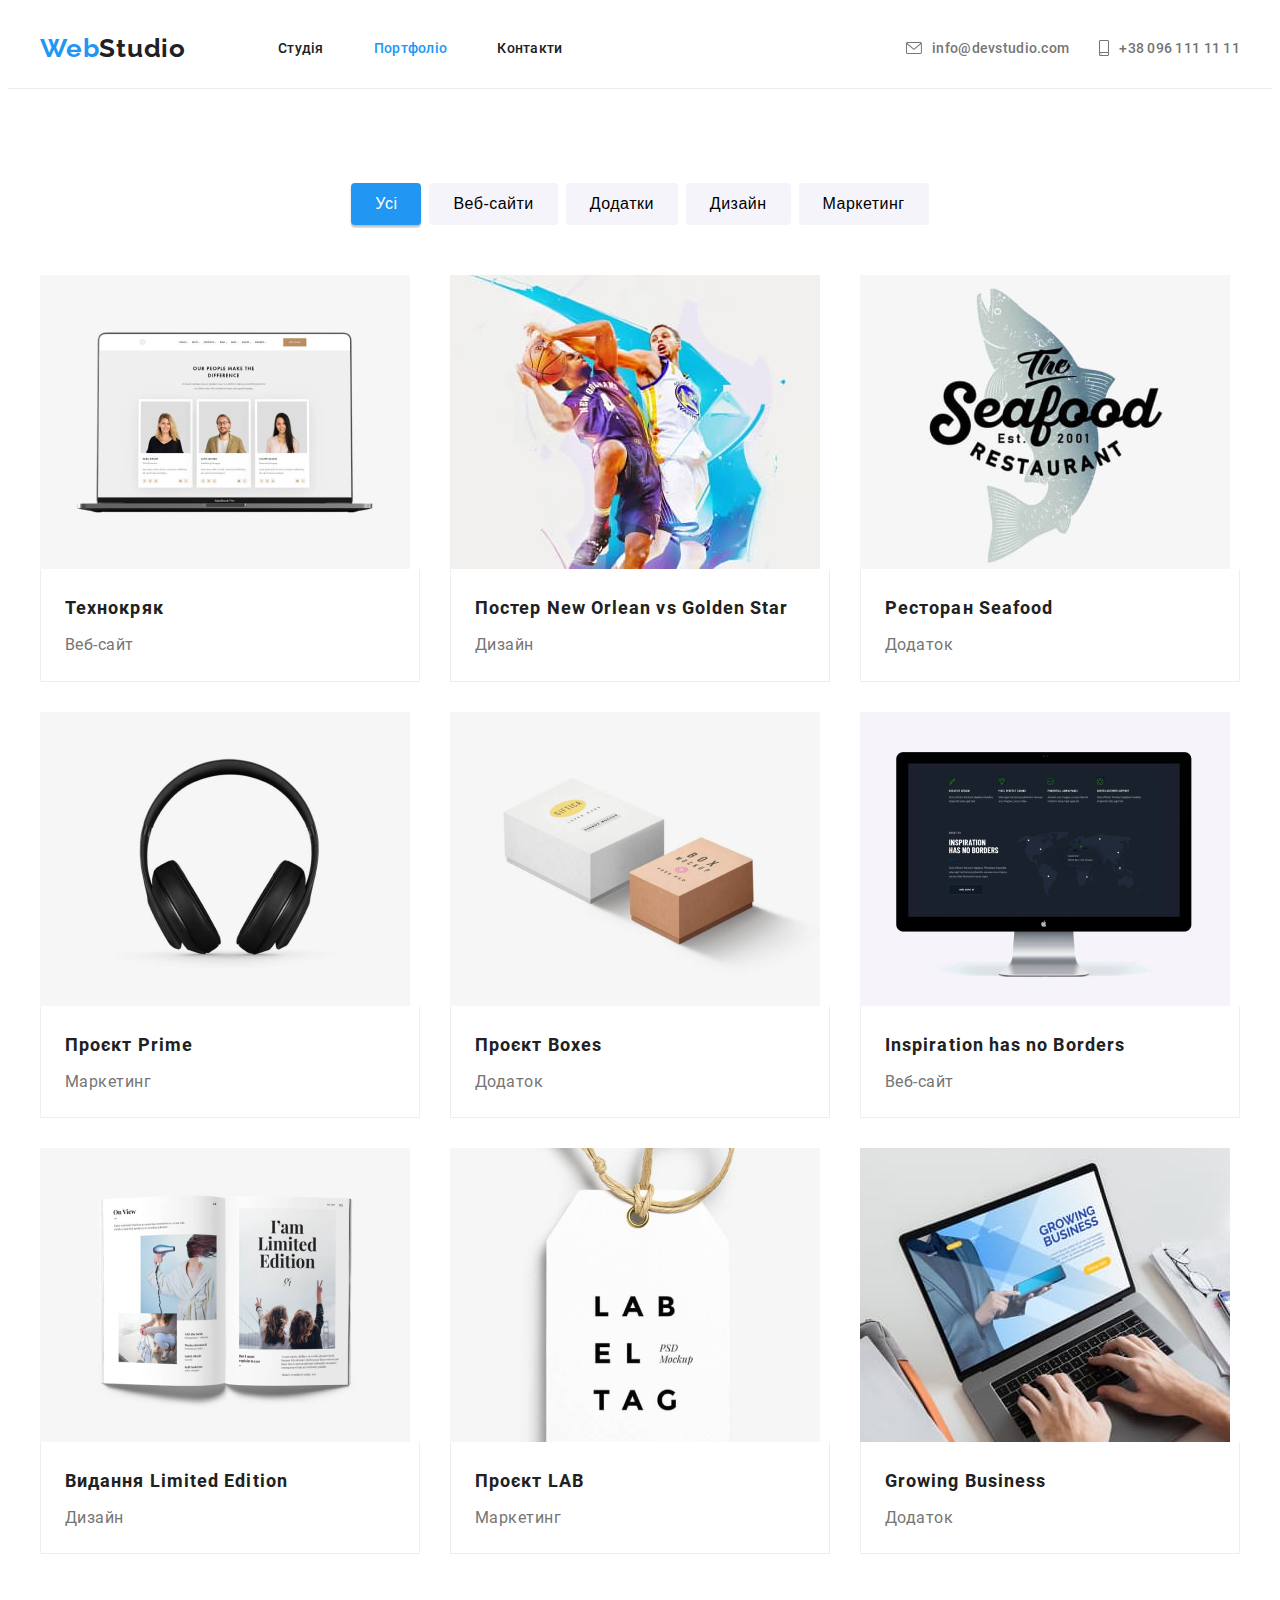
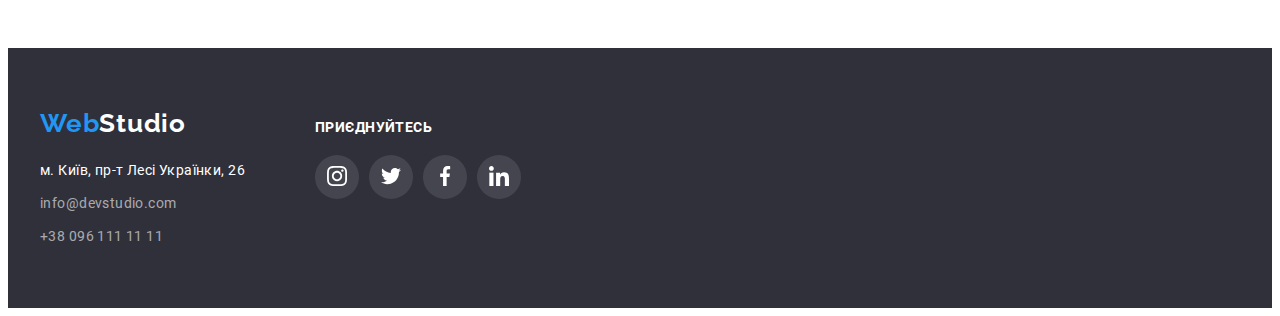
==== portfolio.html @ 63c335b2 "alternative-hw-4" ====
<!DOCTYPE html>
<html lang="uk">
  <head>
    <meta charset="UTF-8" />
    <meta http-equiv="X-UA-Compatible" content="IE=edge" />
    <meta name="viewport" content="width=device-width, initial-scale=1.0" />
    <title>Portfolio</title>
    <link
      rel="stylesheet"
      href="https://cdnjs.cloudflare.com/ajax/libs/modern-normalize/1.1.0/modern-normalize.min.css"
      integrity="sha512-wpPYUAdjBVSE4KJnH1VR1HeZfpl1ub8YT/NKx4PuQ5NmX2tKuGu6U/JRp5y+Y8XG2tV+wKQpNHVUX03MfMFn9Q=="
      crossorigin="anonymous"
      referrerpolicy="no-referrer"
    />
    <link rel="stylesheet" href="./css/main.css" />
    <link rel="stylesheet" href="./css/portfolio.css" />
  </head>
  <body>
    <!-- ШАПКА -->
    <header class="helmet">
      <div class="container">
        <nav class="nav">
          <a href="./index.html" class="logo"
            >Web<span class="logo part">Studio</span></a
          >
          <ul class="list nav-list">
            <li class="nav-list-item">
              <a href="./index.html" class="nav-list-link">Студія</a>
            </li>
            <li class="nav-list-item">
              <a href="./portfolio.html" class="nav-list-link current"
                >Портфоліо</a
              >
            </li>
            <li class="nav-list-item">
              <a href="#" class="nav-list-link">Контакти</a>
            </li>
          </ul>
          <ul class="list contact-list">
            <li class="contact-list-item">
              <a href="mailto:info@devstudio.com" class="contact"
                ><svg class="contact-envelope" width="16px" height="12px">
                  <use href="./images/icons.svg#icon-envelope" /></svg
                ><span>info@devstudio.com</span></a
              >
            </li>
            <li class="contact-list-item">
              <a href="tel:+380961111111" class="contact">
                <svg class="contact-phone" width="10" height="16">
                  <use href="./images/icons.svg#icon-smartphone" /></svg
                >+38 096 111 11 11</a
              >
            </li>
          </ul>
        </nav>
      </div>
    </header>
    <main>
      <section class="section portfolio">
        <div class="container">
          <h1 class="header-portfolio">Портфоліо</h1>
          <ul class="list filter-list">
            <li>
              <button class="filter-btn current" type="button">Усі</button>
            </li>
            <li>
              <button class="filter-btn" type="button">Веб-сайти</button>
            </li>
            <li>
              <button class="filter-btn" type="button">Додатки</button>
            </li>
            <li>
              <button class="filter-btn" type="button">Дизайн</button>
            </li>
            <li>
              <button class="filter-btn" type="button">Маркетинг</button>
            </li>
          </ul>
          <ul class="list jobs-list">
            <li class="jobs-card">
              <a class="jobs-link">
                <div class="jobs-thumb">
                  <img
                    src="./images/image4.jpg"
                    alt="Зображення головної сторінки сайту на лептоп"
                  />
                </div>
                <div class="jobs-item">
                  <h2 class="jobs-header">Технокряк</h2>
                  <p class="jobs-name">Веб-сайт</p>
                </div></a
              >
            </li>
            <li class="jobs-card">
              <a class="jobs-link">
                <div class="jobs-thumb">
                  <img
                    src="./images/image5.jpg"
                    alt="Зображення двох баскетболістів в ігрі"
                  />
                </div>
                <div class="jobs-item">
                  <h2 class="jobs-header">
                    Постер <span lang="en">New Orlean vs Golden Star</span>
                  </h2>
                  <p class="jobs-name">Дизайн</p>
                </div>
              </a>
            </li>
            <li class="jobs-card">
              <a class="jobs-link">
                <div class="jobs-thumb">
                  <img
                    src="./images/image6.jpg"
                    alt="Лейбл ресторану з зображенням риби"
                  />
                </div>
                <div class="jobs-item">
                  <h2 class="jobs-header">
                    Ресторан <span lang="en">Seafood</span>
                  </h2>
                  <p class="jobs-name">Додаток</p>
                </div>
              </a>
            </li>
            <li class="jobs-card">
              <a class="jobs-link">
                <div class="jobs-thumb">
                  <img src="./images/image7.jpg" alt="Зображення Навушників" />
                </div>
                <div class="jobs-item">
                  <h2 class="jobs-header">
                    Проєкт <span lang="en">Prime</span>
                  </h2>
                  <p class="jobs-name">Маркетинг</p>
                </div>
              </a>
            </li>
            <li class="jobs-card">
              <a class="jobs-link">
                <div class="jobs-thumb">
                  <img
                    src="./images/image8.jpg"
                    alt="Дві картонні коробки з зображеннями"
                  />
                </div>
                <div class="jobs-item">
                  <h2 class="jobs-header">
                    Проєкт <span lang="en">Boxes</span>
                  </h2>
                  <p class="jobs-name">Додаток</p>
                </div>
              </a>
            </li>
            <li class="jobs-card">
              <a class="jobs-link">
                <div class="jobs-thumb">
                  <img
                    src="./images/image9.jpg"
                    alt="Моноблок з включеним екраном"
                  />
                </div>
                <div class="jobs-item">
                  <h2 class="jobs-header" lang="en">
                    Inspiration has no Borders
                  </h2>
                  <p class="jobs-name">Веб-сайт</p>
                </div>
              </a>
            </li>
            <li class="jobs-card">
              <a class="jobs-link">
                <div class="jobs-thumb">
                  <img
                    src="./images/image10.jpg"
                    alt="Розгорнута сторинка журналу жіночого"
                  />
                </div>
                <div class="jobs-item">
                  <h2 class="jobs-header">
                    Видання <span>Limited Edition</span>
                  </h2>
                  <p class="jobs-name">Дизайн</p>
                </div>
              </a>
            </li>
            <li class="jobs-card">
              <a class="jobs-link">
                <div class="jobs-thumb">
                  <img
                    src="./images/image11.jpg"
                    alt="Зображення лейблу з одягу"
                  />
                </div>
                <div class="jobs-item">
                  <h2 class="jobs-header">Проєкт <span lang="en">LAB</span></h2>
                  <p class="jobs-name">Маркетинг</p>
                </div>
              </a>
            </li>
            <li class="jobs-card">
              <a class="jobs-link">
                <div class="jobs-thumb">
                  <img
                    src="./images/image12.jpg"
                    alt="Людина працює за леп-топом"
                  />
                </div>
                <div class="jobs-item">
                  <h2 class="jobs-header" lang="en">Growing Business</h2>
                  <p class="jobs-name">Додаток</p>
                </div>
              </a>
            </li>
          </ul>
        </div>
      </section>
    </main>
    <!-- ПОДВАЛ -->
    <footer class="footer">
      <div class="container">
        <div class="footer-box">
          <div class="footer-part-one">
            <a href="./index.html" class="logo"
              >Web<span class="logo part-footer">Studio</span></a
            >
            <address>
              <ul class="list address-list">
                <li class="address-list item">
                  <a
                    class="footer-address"
                    href="https://goo.gl/maps/CPtrU1FHBa2aNyZL9"
                    target="_blank"
                    rel="noopener noreferrer nofollow"
                    >м. Київ, пр-т Лесі Українки, 26</a
                  >
                </li>
                <li class="address-list item">
                  <a class="footer-contact" href="mailto:info@devstudio.com"
                    >info@devstudio.com</a
                  >
                </li>
                <li class="address-list item">
                  <a class="footer-contact" href="tel:+380961111111"
                    >+38 096 111 11 11</a
                  >
                </li>
              </ul>
            </address>
          </div>
          <div class="footer-part-two">
            <h2 class="footer-call">приєднуйтесь</h2>
            <ul class="list footer-links-list">
              <li class="footer-social-link">
                <a href="#" aria-label="instagram"
                  ><svg class="footer-social-icon" width="20" height="20">
                    <use href="./images/icons.svg#icon-instagram" /></svg
                ></a>
              </li>
              <li class="footer-social-link">
                <a href="#" aria-label="twitter"
                  ><svg class="footer-social-icon" width="20" height="20">
                    <use href="./images/icons.svg#icon-twitter" /></svg
                ></a>
              </li>
              <li class="footer-social-link">
                <a href="#" aria-label="facebook"
                  ><svg class="footer-social-icon" width="20" height="20">
                    <use href="./images/icons.svg#icon-facebook" /></svg
                ></a>
              </li>
              <li class="footer-social-link">
                <a href="#" aria-label="linkedin"
                  ><svg class="footer-social-icon" width="20" height="20">
                    <use href="./images/icons.svg#icon-linkedin" /></svg
                ></a>
              </li>
            </ul>
          </div>
        </div>
      </div>
    </footer>
  </body>
</html>
---- css/main.css ----
/* FONTS  LOCAL */
@font-face {
      font-family: 'Roboto';
      font-style: normal;
      font-weight: 400;
      src: local(''),
           url('../fonts/roboto-v30-latin_cyrillic-regular.woff2') format('woff2'), 
           url('../fonts/roboto-v30-latin_cyrillic-regular.woff') format('woff'); 
           }
@font-face {
      font-family: 'Roboto';
      font-style: normal;
      font-weight: 500;
      src: local(''),
           url('../fonts/roboto-v30-latin_cyrillic-500.woff2') format('woff2'), 
           url('../fonts/roboto-v30-latin_cyrillic-500.woff') format('woff'); 
           }
@font-face {
      font-family: 'Roboto';
      font-style: normal;
      font-weight: 700;
      src: local(''),
           url('../fonts/roboto-v30-latin_cyrillic-700.woff2') format('woff2'), 
           url('../fonts/roboto-v30-latin_cyrillic-700.woff') format('woff'); 
           }
@font-face {
      font-family: 'Roboto';
      font-style: normal;
      font-weight: 900;
      src: local(''),
           url('../fonts/roboto-v30-latin_cyrillic-900.woff2') format('woff2'), 
           url('../fonts/roboto-v30-latin_cyrillic-900.woff') format('woff'); 
           }
@font-face {
      font-family: 'Raleway';
      font-style: normal;
      font-weight: 400;
      src: local(''),
           url('../fonts/raleway-v28-latin_cyrillic-regular.woff2') format('woff2'),
           url('../fonts/raleway-v28-latin_cyrillic-regular.woff') format('woff'); 
           }
@font-face {
      font-family: 'Raleway';
      font-style: normal;
      font-weight: 700;
      src: local(''),
           url('../fonts/raleway-v28-latin_cyrillic-700.woff2') format('woff2'), 
           url('../fonts/raleway-v28-latin_cyrillic-700.woff') format('woff'); 
           }
/* CSS переменные */
:root{--main-text-color:#212121;
      --second-color-text:#757575;
      --main-white-color:#FFFFFF;
      --active-color:#2196F3;
      --main-bcg-color:#FFF;
      --back-btn-color:#F5F4FA;
      --main-icon-color:#AFB1B8;
      --main-flex-gap: 30px;
      --second-flex-gap: 50px;
      }

body  { 
      background-color: var(--main-bcg-color); 
      font-family: Roboto, sans-serif;
      font-size: 14px;

      color: var(--main-text-color);
      }
a{
  display: block;

  text-decoration: none;
  color: inherit;
  fill:inherit;
 }
img{display: block;
     max-width: 100%;
    height: auto;}
.list{
      list-style: none;
      margin: 0;
      padding: 0;
       }      
.section{padding-top: 94px;
         padding-bottom:94px;
        }
.footer{padding-top: 60px;
        padding-bottom: 60px;
       }        
.container{
      padding-left: 15px;
      padding-right:15px;
      max-width: 1200px;
      margin-left: auto;
      margin-right: auto;
          }       
/* СЕКЦИЯ HEADER (ШАПКА) */

.helmet{ background-color: var(--other-bcg-color);
         border-bottom:1px solid #ECECEC;;}
.nav{
      display: flex;
      align-items: center;
    }      
.logo{font-family: Raleway,sans-serif;
      font-weight: 700;
      font-size: 26px;
      line-height: 1.19;
      letter-spacing: 0.03em;

      color: var(--active-color);
     }
.logo.part{color: var(--main-text-color);
           margin-right: 92px;}  
.nav-list{
      display: flex;
      gap:var(--second-flex-gap);
      margin-right: auto;
         }  
.nav-list-item{
      font-weight: 500;
      line-height: 1.17;
      letter-spacing: 0.02em;
      padding-top: 32px;
      padding-bottom: 32px;
      
      color:var(--main-text-color);
      }
.nav-list-link:hover, .nav-list-link:focus{
      cursor: pointer;
      color:var(--active-color)}
.nav-list-link.current{color: var(--active-color);} 
.contact-list{
      display: flex;
      align-items: center;
      gap: 30px;
              }        
.contact{
      display: flex;
      align-items:center;
      gap:10px;
     
      font-weight: 500;
      line-height: 1.17;
      letter-spacing: 0.02em;
      
      color:var(--second-color-text);
      fill: var(--second-color-text);
        }
.contact:hover, .contact:focus{
      cursor: pointer;
      color: var(--active-color); 
      fill: var(--active-color);                      
                              }

  /* СЕКЦИЯ FOOTER (ПОДВАЛ) */

.footer{background-color: #2F303A;}  
.footer-box{
      display: flex;
}   

/* FOOTER-PART-ONE */

.footer-part-one{
      margin-right: 70px;
}
.logo.part-footer{color:var(--main-white-color);}
.address-list:nth-child(2){
      margin:0 0 9px 0;
                          }
.footer-address{
      display: block;
      margin: 20px 0 9px 0;

      font-style: normal;
      line-height: 1.71;
      
      letter-spacing: 0.03em;
      
      color:var(--main-white-color);
        }      
.footer-contact{
      font-style: normal;
      line-height: 1.71;
      
      letter-spacing: 0.03em;
      
      color: rgba(255, 255, 255, 0.6);
        }  
.footer-contact:hover, .footer-contact:focus{
      cursor: pointer;
      color: var(--active-color);
        }   

/* FOOTER-PART-TWO  */

.footer-call{
margin-bottom: 20px;

font-size: 14px;
line-height:calc(16 / 14);
letter-spacing: 0.03em;
text-transform: uppercase;

color:var(--main-white-color);

}
.footer-links-list{
    display: flex;
    align-items: center;
    gap: 10px;
}            
.footer-social-link{
    width: 44px;
    height: 44px;

    display: flex;
    align-items: center;
    justify-content: center;

    border-radius: 50%;
    background-color: rgba(255, 255, 255, 0.1);;
}
.footer-social-icon{fill:var(--main-white-color);}
.footer-social-link:hover, .footer-social-link:focus{
    background-color: var(--active-color);
    cursor: pointer;
}
---- css/portfolio.css ----
.header-portfolio{
    position: absolute;
    white-space: nowrap;
    width: 1px;
    height: 1px;
    overflow: hidden;
    border: 0;
    padding: 0;
    clip: rect(0 0 0 0);
    clip-path: inset(50%);
    margin: -1px;
           }   

 /* ФИЛЬТР (FILTER) */

.filter-list{
        display: flex;
        justify-content: center;
        gap:8px;
        margin: 0 0 50px 0;
} 
.filter-btn{
    font-weight: 500;
    font-size: 16px;
    line-height: 1.63;

    padding: 6px 22px;
    
    letter-spacing: 0.03em;

    border-color: transparent;
    border-radius: 4px;
    background-color: var(--back-btn-color);
            }   
.filter-btn.current{ 
    cursor: pointer;
    color: var(--main-white-color);
    background-color: var(--active-color);
    box-shadow: 0px 3px 1px rgba(0, 0, 0, 0.1),
                0px 1px 2px rgba(0, 0, 0, 0.08), 
                0px 2px 2px rgba(0, 0, 0, 0.12);
               }            
.filter-btn:hover, .filter-btn:focus{
    cursor: pointer;
    color: var(--main-white-color);
    background-color: var(--active-color);
    box-shadow: 0px 3px 1px rgba(0, 0, 0, 0.1),
                0px 1px 2px rgba(0, 0, 0, 0.08),
                0px 2px 2px rgba(0, 0, 0, 0.12);
               }    

 /* РАБОТЫ (JOBS) */

 .jobs-list{
    display: flex;
    flex-wrap: wrap;
    margin-left:calc(-1 * var(--main-flex-gap));
    margin-top: calc(-1* var(--main-flex-gap));
           }
 .jobs-card{
  flex-basis: calc(100% / 3 - var(--main-flex-gap));
  margin-left: var(--main-flex-gap);
  margin-top: var(--main-flex-gap);
 }
.jobs-link:hover, .jobs-link:focus{
    box-shadow: 0px 1px 1px rgba(0, 0, 0, 0.12),
                0px 4px 4px rgba(0, 0, 0, 0.06),
                 1px 4px 6px rgba(0, 0, 0, 0.16);
}
.jobs-item{
    padding: 20px 24px;

    border: 1px solid #EEEEEE;
    border-top-color: transparent;
    
           }            
.jobs-header{
    font-size: 18px;
    line-height: 2;

    margin:0 0 4px 0;
    
    letter-spacing: 0.06em;}    
.jobs-name{
    font-size: 16px;
    line-height: 1.88;
    
    margin: 0;

    letter-spacing: 0.03em;

    color:var(--second-color-text);
             }
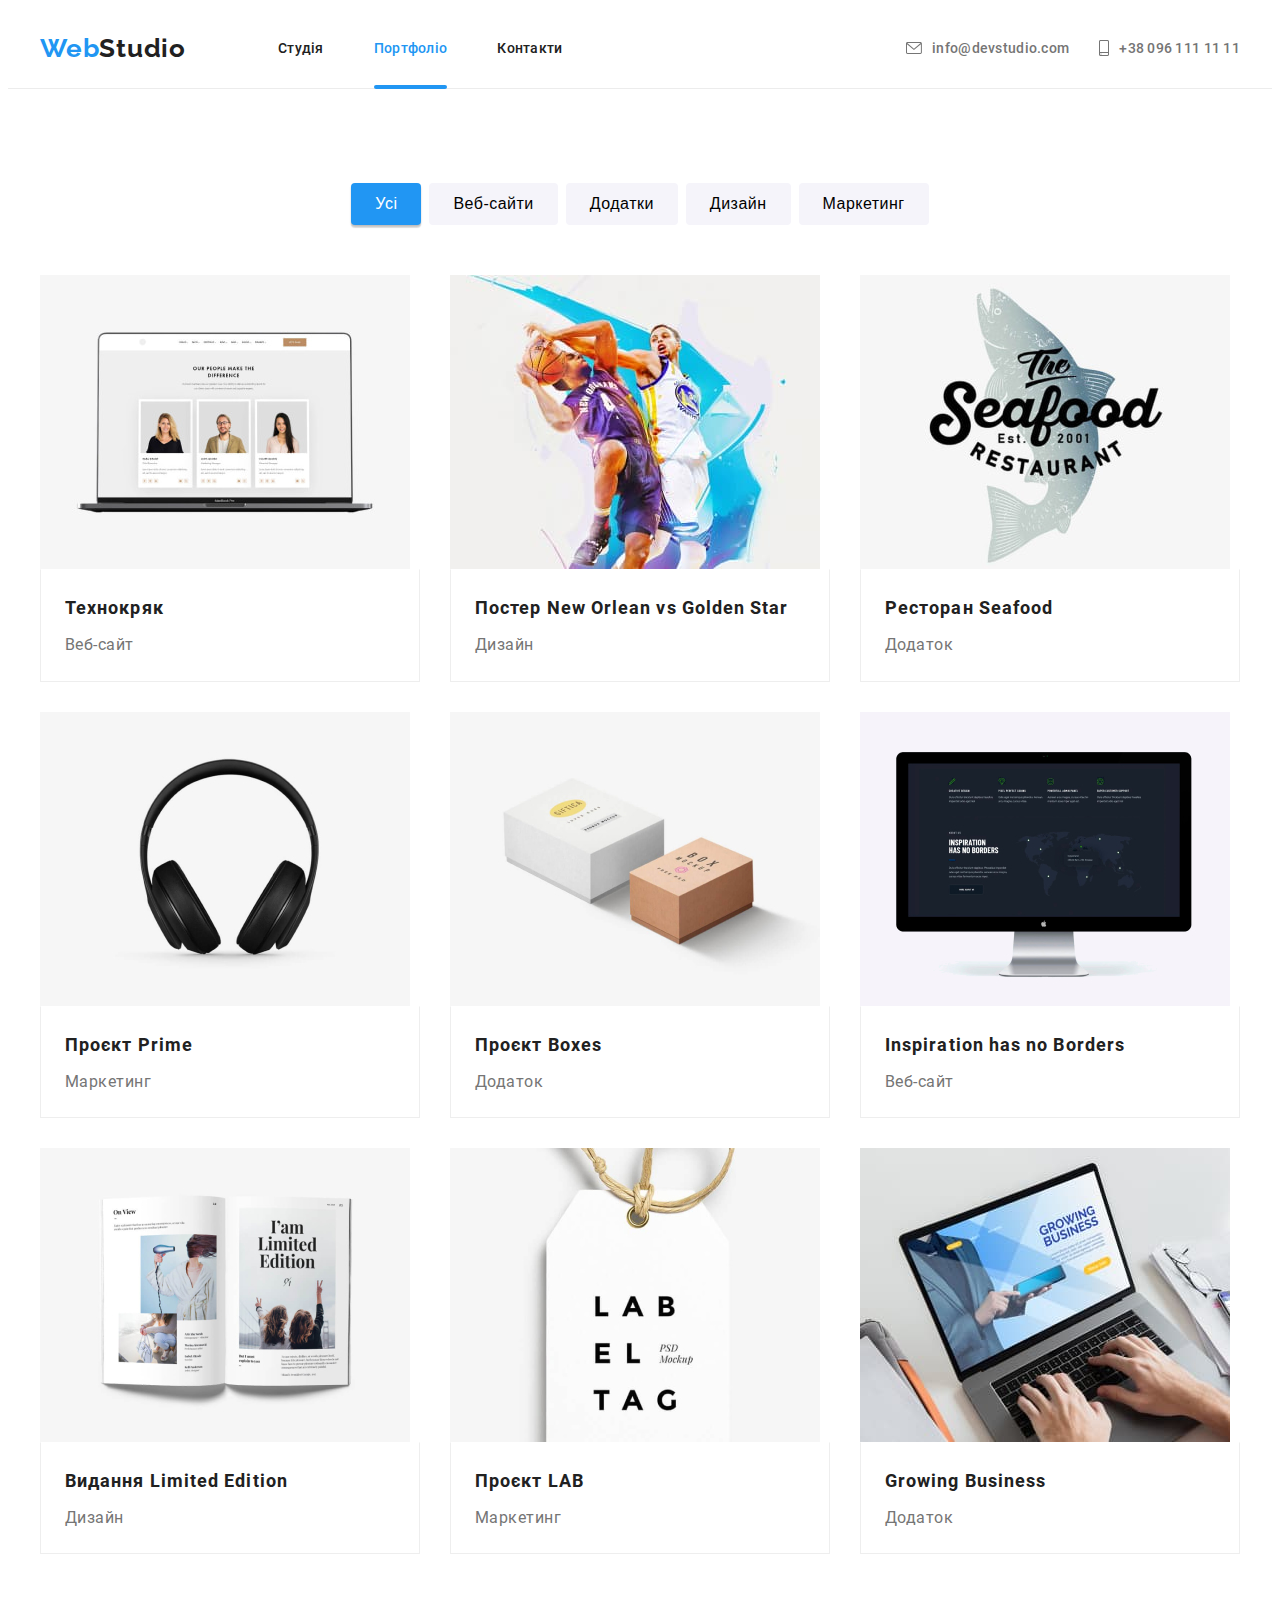
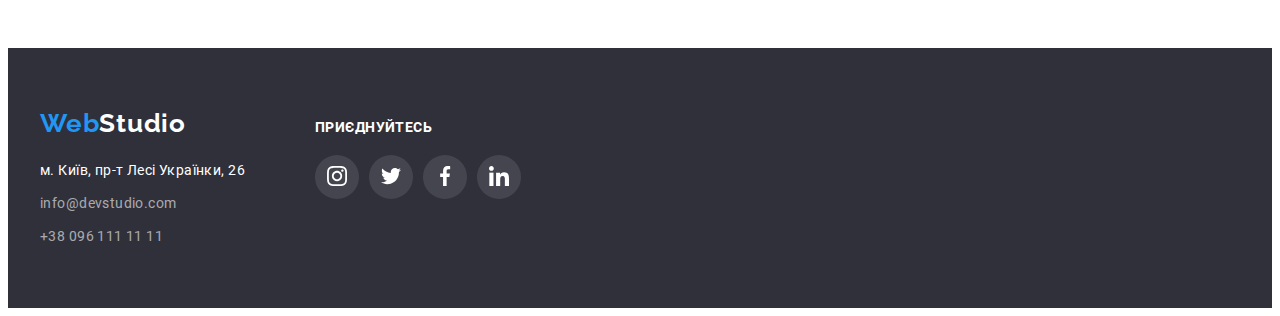
==== commit 41a08c89: "add-overlay--end-hw-5" ====
--- a/portfolio.html
+++ b/portfolio.html
@@ -84,12 +84,18 @@
                     src="./images/image4.jpg"
                     alt="Зображення головної сторінки сайту на лептоп"
                   />
+
+                  <p class="jobs-overlay">
+                    Ресурс пропонує комплексні пропозиції з різним рівнем
+                    функціоналу та сервісів. Все це дозволить відвідувачу
+                    отримати вичерпні відомості про компанію чи приватну особу.
+                  </p>
                 </div>
                 <div class="jobs-item">
                   <h2 class="jobs-header">Технокряк</h2>
                   <p class="jobs-name">Веб-сайт</p>
-                </div></a
-              >
+                </div>
+              </a>
             </li>
             <li class="jobs-card">
               <a class="jobs-link">
@@ -98,6 +104,11 @@
                     src="./images/image5.jpg"
                     alt="Зображення двох баскетболістів в ігрі"
                   />
+                  <p class="jobs-overlay">
+                    Ресурс пропонує комплексні пропозиції з різним рівнем
+                    функціоналу та сервісів. Все це дозволить відвідувачу
+                    отримати вичерпні відомості про компанію чи приватну особу.
+                  </p>
                 </div>
                 <div class="jobs-item">
                   <h2 class="jobs-header">
@@ -114,6 +125,11 @@
                     src="./images/image6.jpg"
                     alt="Лейбл ресторану з зображенням риби"
                   />
+                  <p class="jobs-overlay">
+                    Ресурс пропонує комплексні пропозиції з різним рівнем
+                    функціоналу та сервісів. Все це дозволить відвідувачу
+                    отримати вичерпні відомості про компанію чи приватну особу.
+                  </p>
                 </div>
                 <div class="jobs-item">
                   <h2 class="jobs-header">
@@ -127,6 +143,11 @@
               <a class="jobs-link">
                 <div class="jobs-thumb">
                   <img src="./images/image7.jpg" alt="Зображення Навушників" />
+                  <p class="jobs-overlay">
+                    Ресурс пропонує комплексні пропозиції з різним рівнем
+                    функціоналу та сервісів. Все це дозволить відвідувачу
+                    отримати вичерпні відомості про компанію чи приватну особу.
+                  </p>
                 </div>
                 <div class="jobs-item">
                   <h2 class="jobs-header">
@@ -143,6 +164,11 @@
                     src="./images/image8.jpg"
                     alt="Дві картонні коробки з зображеннями"
                   />
+                  <p class="jobs-overlay">
+                    Ресурс пропонує комплексні пропозиції з різним рівнем
+                    функціоналу та сервісів. Все це дозволить відвідувачу
+                    отримати вичерпні відомості про компанію чи приватну особу.
+                  </p>
                 </div>
                 <div class="jobs-item">
                   <h2 class="jobs-header">
@@ -159,6 +185,11 @@
                     src="./images/image9.jpg"
                     alt="Моноблок з включеним екраном"
                   />
+                  <p class="jobs-overlay">
+                    Ресурс пропонує комплексні пропозиції з різним рівнем
+                    функціоналу та сервісів. Все це дозволить відвідувачу
+                    отримати вичерпні відомості про компанію чи приватну особу.
+                  </p>
                 </div>
                 <div class="jobs-item">
                   <h2 class="jobs-header" lang="en">
@@ -175,6 +206,11 @@
                     src="./images/image10.jpg"
                     alt="Розгорнута сторинка журналу жіночого"
                   />
+                  <p class="jobs-overlay">
+                    Ресурс пропонує комплексні пропозиції з різним рівнем
+                    функціоналу та сервісів. Все це дозволить відвідувачу
+                    отримати вичерпні відомості про компанію чи приватну особу.
+                  </p>
                 </div>
                 <div class="jobs-item">
                   <h2 class="jobs-header">
@@ -191,6 +227,11 @@
                     src="./images/image11.jpg"
                     alt="Зображення лейблу з одягу"
                   />
+                  <p class="jobs-overlay">
+                    Ресурс пропонує комплексні пропозиції з різним рівнем
+                    функціоналу та сервісів. Все це дозволить відвідувачу
+                    отримати вичерпні відомості про компанію чи приватну особу.
+                  </p>
                 </div>
                 <div class="jobs-item">
                   <h2 class="jobs-header">Проєкт <span lang="en">LAB</span></h2>
@@ -205,6 +246,11 @@
                     src="./images/image12.jpg"
                     alt="Людина працює за леп-топом"
                   />
+                  <p class="jobs-overlay">
+                    Ресурс пропонує комплексні пропозиції з різним рівнем
+                    функціоналу та сервісів. Все це дозволить відвідувачу
+                    отримати вичерпні відомості про компанію чи приватну особу.
+                  </p>
                 </div>
                 <div class="jobs-item">
                   <h2 class="jobs-header" lang="en">Growing Business</h2>
--- a/css/main.css
+++ b/css/main.css
@@ -121,15 +121,32 @@
       font-weight: 500;
       line-height: 1.17;
       letter-spacing: 0.02em;
-      padding-top: 32px;
-      padding-bottom: 32px;
       
       color:var(--main-text-color);
       }
+.nav-list-link{
+      transition:color 250ms cubic-bezier(0.4, 0, 0.2, 1);
+      padding: 32px 0;
+}
 .nav-list-link:hover, .nav-list-link:focus{
       cursor: pointer;
       color:var(--active-color)}
-.nav-list-link.current{color: var(--active-color);} 
+.nav-list-link.current{
+      position: relative;
+      color: var(--active-color);}
+.nav-list-link.current::after{
+    content: "";
+    position: absolute;
+    bottom: -1px;
+    left: 0;
+    
+    width: 100%;
+    height: 4px;
+
+    background:var(--active-color);
+    border-radius: 2px;
+
+} 
 .contact-list{
       display: flex;
       align-items: center;
@@ -146,6 +163,8 @@
       
       color:var(--second-color-text);
       fill: var(--second-color-text);
+
+      transition:color 250ms cubic-bezier(0.4, 0, 0.2, 1);
         }
 .contact:hover, .contact:focus{
       cursor: pointer;
@@ -187,6 +206,8 @@
       letter-spacing: 0.03em;
       
       color: rgba(255, 255, 255, 0.6);
+
+      transition: color 250ms cubic-bezier(0.4, 0, 0.2, 1);
         }  
 .footer-contact:hover, .footer-contact:focus{
       cursor: pointer;
@@ -220,7 +241,9 @@
     justify-content: center;
 
     border-radius: 50%;
-    background-color: rgba(255, 255, 255, 0.1);;
+    background-color: rgba(255, 255, 255, 0.1);
+
+    transition: color 250ms cubic-bezier(0.4, 0, 0.2, 1);
 }
 .footer-social-icon{fill:var(--main-white-color);}
 .footer-social-link:hover, .footer-social-link:focus{
--- a/css/portfolio.css
+++ b/css/portfolio.css
@@ -28,6 +28,8 @@
     
     letter-spacing: 0.03em;
 
+    transition: color 250ms cubic-bezier(0.4, 0, 0.2, 1);
+                
     border-color: transparent;
     border-radius: 4px;
     background-color: var(--back-btn-color);
@@ -62,11 +64,22 @@
   margin-left: var(--main-flex-gap);
   margin-top: var(--main-flex-gap);
  }
+ .jobs-link{
+    cursor: pointer;
+    transition: shadow 250ms cubic-bezier(0.4, 0, 0.2, 1);
+ }
 .jobs-link:hover, .jobs-link:focus{
     box-shadow: 0px 1px 1px rgba(0, 0, 0, 0.12),
                 0px 4px 4px rgba(0, 0, 0, 0.06),
                  1px 4px 6px rgba(0, 0, 0, 0.16);
 }
+.jobs-link:hover .jobs-overlay, .jobs-link:focus .jobs-overlay{
+    transform:  translateY(-100%);
+}
+.jobs-thumb{
+    position: relative;
+    overflow: hidden;
+   }
 .jobs-item{
     padding: 20px 24px;
 
@@ -90,4 +103,21 @@
     letter-spacing: 0.03em;
 
     color:var(--second-color-text);
-             }            +             } 
+.jobs-overlay{
+    position: absolute;
+
+    width: 100%;
+    padding: 63px 24px;
+    background-color: var(--active-color);
+
+    transition: transform 250ms cubic-bezier(0.4, 0, 0.2, 1);
+    margin: 0;
+    
+    font-size: 18px;
+    line-height:calc(28/18);
+
+    letter-spacing: 0.03em;
+
+    color:var(--main-white-color);
+}                        
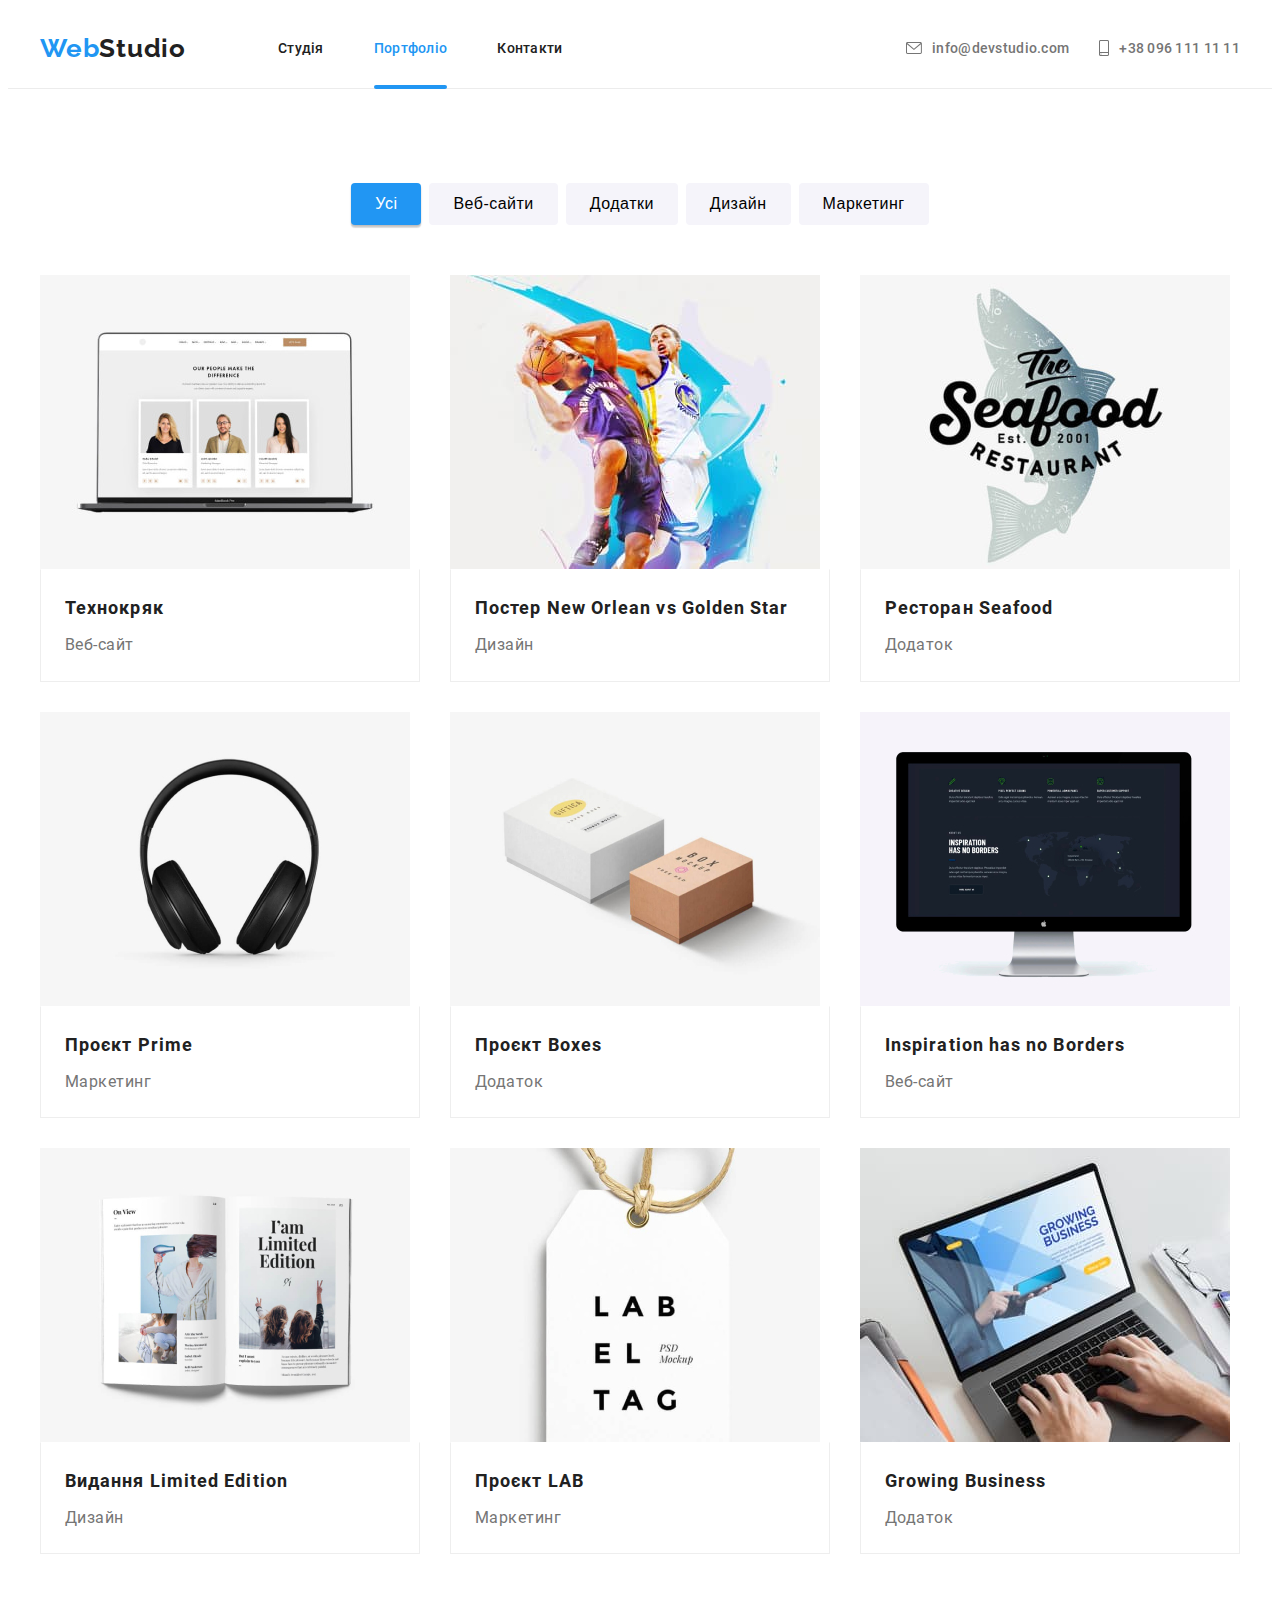
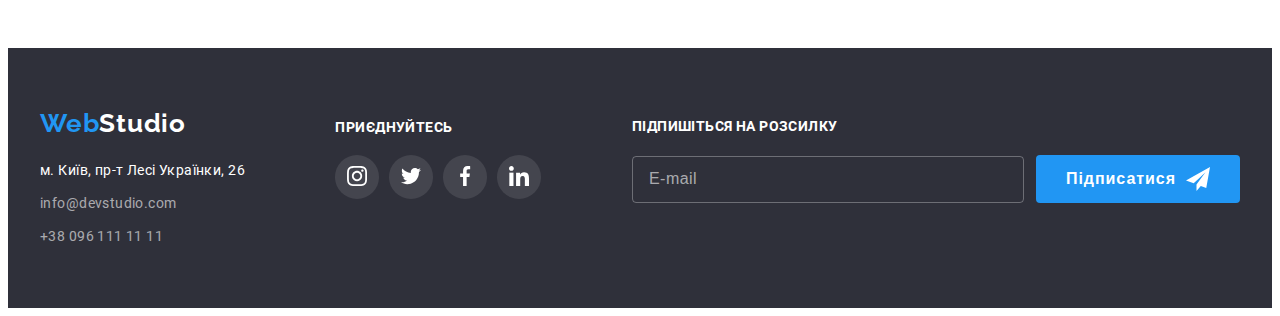
==== commit baa29066: "created-hw-6" ====
--- a/portfolio.html
+++ b/portfolio.html
@@ -323,6 +323,25 @@
               </li>
             </ul>
           </div>
+          <div class="footer-part-three">
+            <h2 class="form-header">Підпишіться на розсилку</h2>
+            <div class="footer-form">
+              <form class="footer-form">
+                <input
+                  type="email"
+                  placeholder="E-mail"
+                  class="footer-input"
+                  name="footer-mail"
+                />
+                <button class="footer-btn" type="submit">
+                  <span class="footer-btn-text">Підписатися</span>
+                  <svg class="footer-form-icon" width="24" height="24">
+                    <use href="./images/icons.svg#icon-send" />
+                  </svg>
+                </button>
+              </form>
+            </div>
+          </div>
         </div>
       </div>
     </footer>
--- a/css/main.css
+++ b/css/main.css
@@ -177,13 +177,11 @@
 .footer{background-color: #2F303A;}  
 .footer-box{
       display: flex;
+      justify-content: space-between;
+     
 }   
 
 /* FOOTER-PART-ONE */
-
-.footer-part-one{
-      margin-right: 70px;
-}
 .logo.part-footer{color:var(--main-white-color);}
 .address-list:nth-child(2){
       margin:0 0 9px 0;
@@ -250,3 +248,69 @@
     background-color: var(--active-color);
     cursor: pointer;
 }
+/* FOOTER-PART-THREE */
+.form-header{
+    margin-bottom: 20px;
+    
+    font-size: 14px;
+    line-height:1.14;
+    letter-spacing: 0.03em;
+    text-transform: uppercase;
+
+    color:var(--main-white-color);
+}
+.footer-form{
+      display: flex;
+      justify-content: center;
+      align-items: center;
+}
+.footer-input{
+      padding: 15px 16px;
+      width: 358px;
+      margin-right: 12px;
+
+      border: 1px solid rgba(255, 255, 255, 0.3);
+      border-radius: 4px;
+
+      background-color: var(--other-bcg-color);
+
+      outline: none;
+      color: rgba(255, 255, 255, 0.6);
+      transition: border 250ms cubic-bezier(0.4, 0, 0.2, 1);
+}
+.footer-input:focus{
+      border-color: var(--active-color);
+}
+.footer-input::placeholder{
+      font-size: 16px;
+      line-height: 1.25;
+
+      letter-spacing: 0.03em;
+
+      color: rgba(255, 255, 255, 0.6);
+}
+.footer-btn{
+      display: flex;
+      justify-content:center;
+      align-items: center;
+
+      padding: 10px 28px;
+
+      background-color: var(--active-color);
+      border-radius: 4px;
+      border-color: transparent;
+}
+.footer-btn-text{
+      
+      margin-right: 10px;
+      
+      font-weight: 700;
+      font-size: 16px;
+
+      letter-spacing: 0.06em;
+
+      color:var(--main-white-color)
+}
+.footer-form-icon{
+      fill: var(--main-white-color);
+}
--- a/css/portfolio.css
+++ b/css/portfolio.css
@@ -28,7 +28,9 @@
     
     letter-spacing: 0.03em;
 
-    transition: color 250ms cubic-bezier(0.4, 0, 0.2, 1);
+    transition: color 250ms cubic-bezier(0.4, 0, 0.2, 1),
+                background 250ms cubic-bezier(0.4, 0, 0.2, 1);
+                
                 
     border-color: transparent;
     border-radius: 4px;
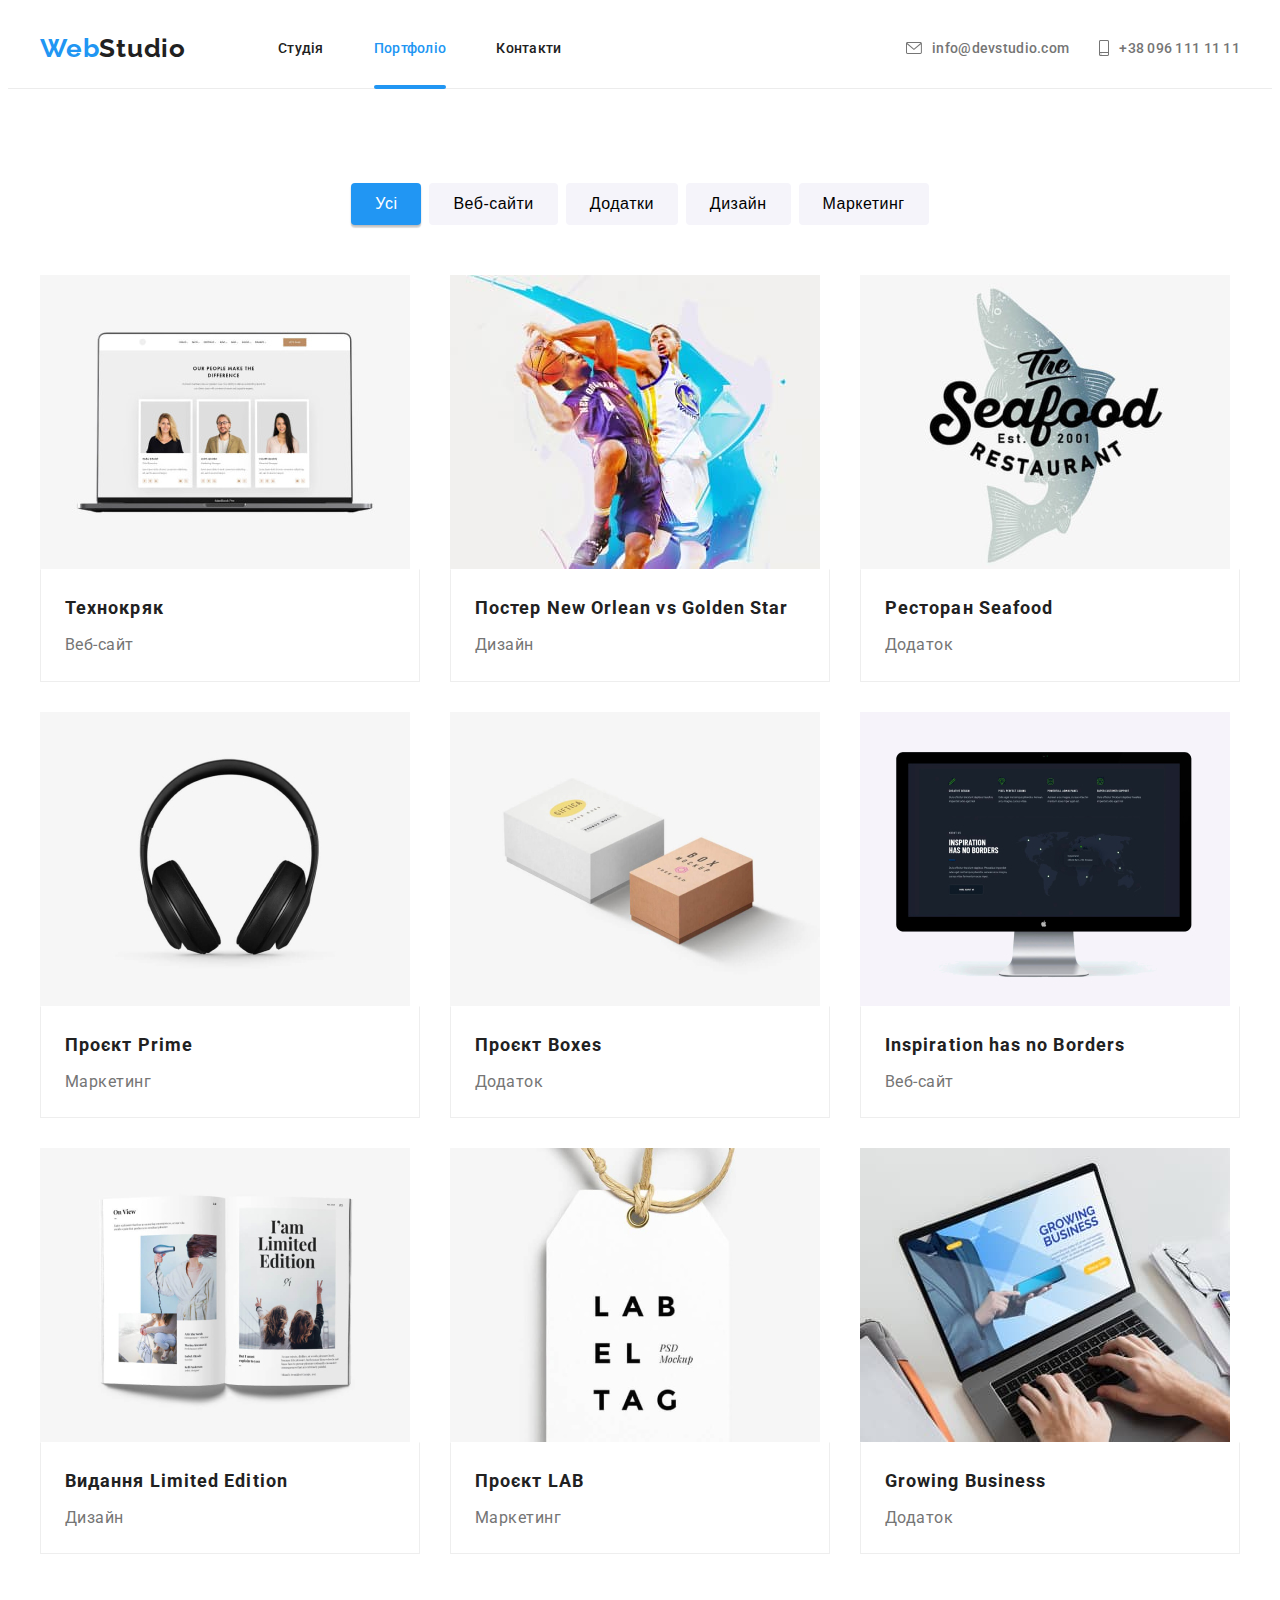
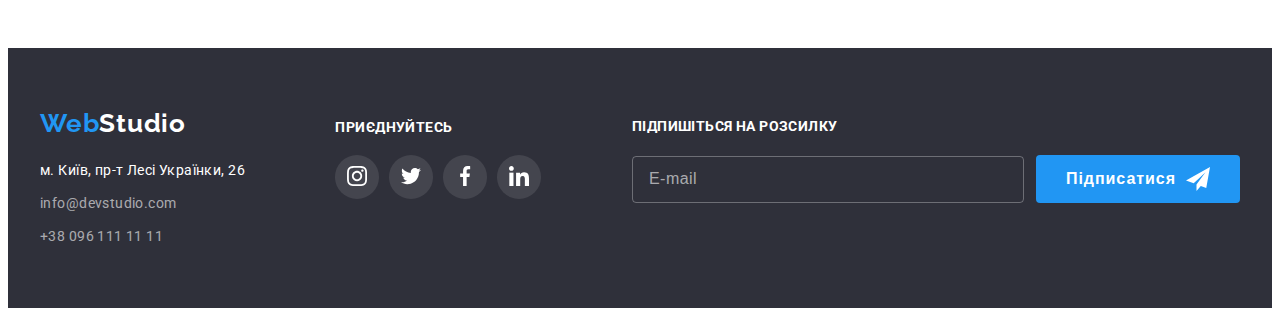
==== commit 3edfeab4: "hw-6 end" ====
--- a/portfolio.html
+++ b/portfolio.html
@@ -5,6 +5,13 @@
     <meta http-equiv="X-UA-Compatible" content="IE=edge" />
     <meta name="viewport" content="width=device-width, initial-scale=1.0" />
     <title>Portfolio</title>
+    <link rel="preconnect" href="https://fonts.googleapis.com" />
+    <link rel="preconnect" href="https://fonts.gstatic.com" crossorigin />
+    <link
+      href="https://fonts.googleapis.com/css2?family=Raleway:wght@700&family=Roboto:wght@400;500;700;900&display=swap"
+      rel="stylesheet"
+    />
+
     <link
       rel="stylesheet"
       href="https://cdnjs.cloudflare.com/ajax/libs/modern-normalize/1.1.0/modern-normalize.min.css"
--- a/css/main.css
+++ b/css/main.css
@@ -1,52 +1,4 @@
-/* FONTS  LOCAL */
-@font-face {
-      font-family: 'Roboto';
-      font-style: normal;
-      font-weight: 400;
-      src: local(''),
-           url('../fonts/roboto-v30-latin_cyrillic-regular.woff2') format('woff2'), 
-           url('../fonts/roboto-v30-latin_cyrillic-regular.woff') format('woff'); 
-           }
-@font-face {
-      font-family: 'Roboto';
-      font-style: normal;
-      font-weight: 500;
-      src: local(''),
-           url('../fonts/roboto-v30-latin_cyrillic-500.woff2') format('woff2'), 
-           url('../fonts/roboto-v30-latin_cyrillic-500.woff') format('woff'); 
-           }
-@font-face {
-      font-family: 'Roboto';
-      font-style: normal;
-      font-weight: 700;
-      src: local(''),
-           url('../fonts/roboto-v30-latin_cyrillic-700.woff2') format('woff2'), 
-           url('../fonts/roboto-v30-latin_cyrillic-700.woff') format('woff'); 
-           }
-@font-face {
-      font-family: 'Roboto';
-      font-style: normal;
-      font-weight: 900;
-      src: local(''),
-           url('../fonts/roboto-v30-latin_cyrillic-900.woff2') format('woff2'), 
-           url('../fonts/roboto-v30-latin_cyrillic-900.woff') format('woff'); 
-           }
-@font-face {
-      font-family: 'Raleway';
-      font-style: normal;
-      font-weight: 400;
-      src: local(''),
-           url('../fonts/raleway-v28-latin_cyrillic-regular.woff2') format('woff2'),
-           url('../fonts/raleway-v28-latin_cyrillic-regular.woff') format('woff'); 
-           }
-@font-face {
-      font-family: 'Raleway';
-      font-style: normal;
-      font-weight: 700;
-      src: local(''),
-           url('../fonts/raleway-v28-latin_cyrillic-700.woff2') format('woff2'), 
-           url('../fonts/raleway-v28-latin_cyrillic-700.woff') format('woff'); 
-           }
+
 /* CSS переменные */
 :root{--main-text-color:#212121;
       --second-color-text:#757575;
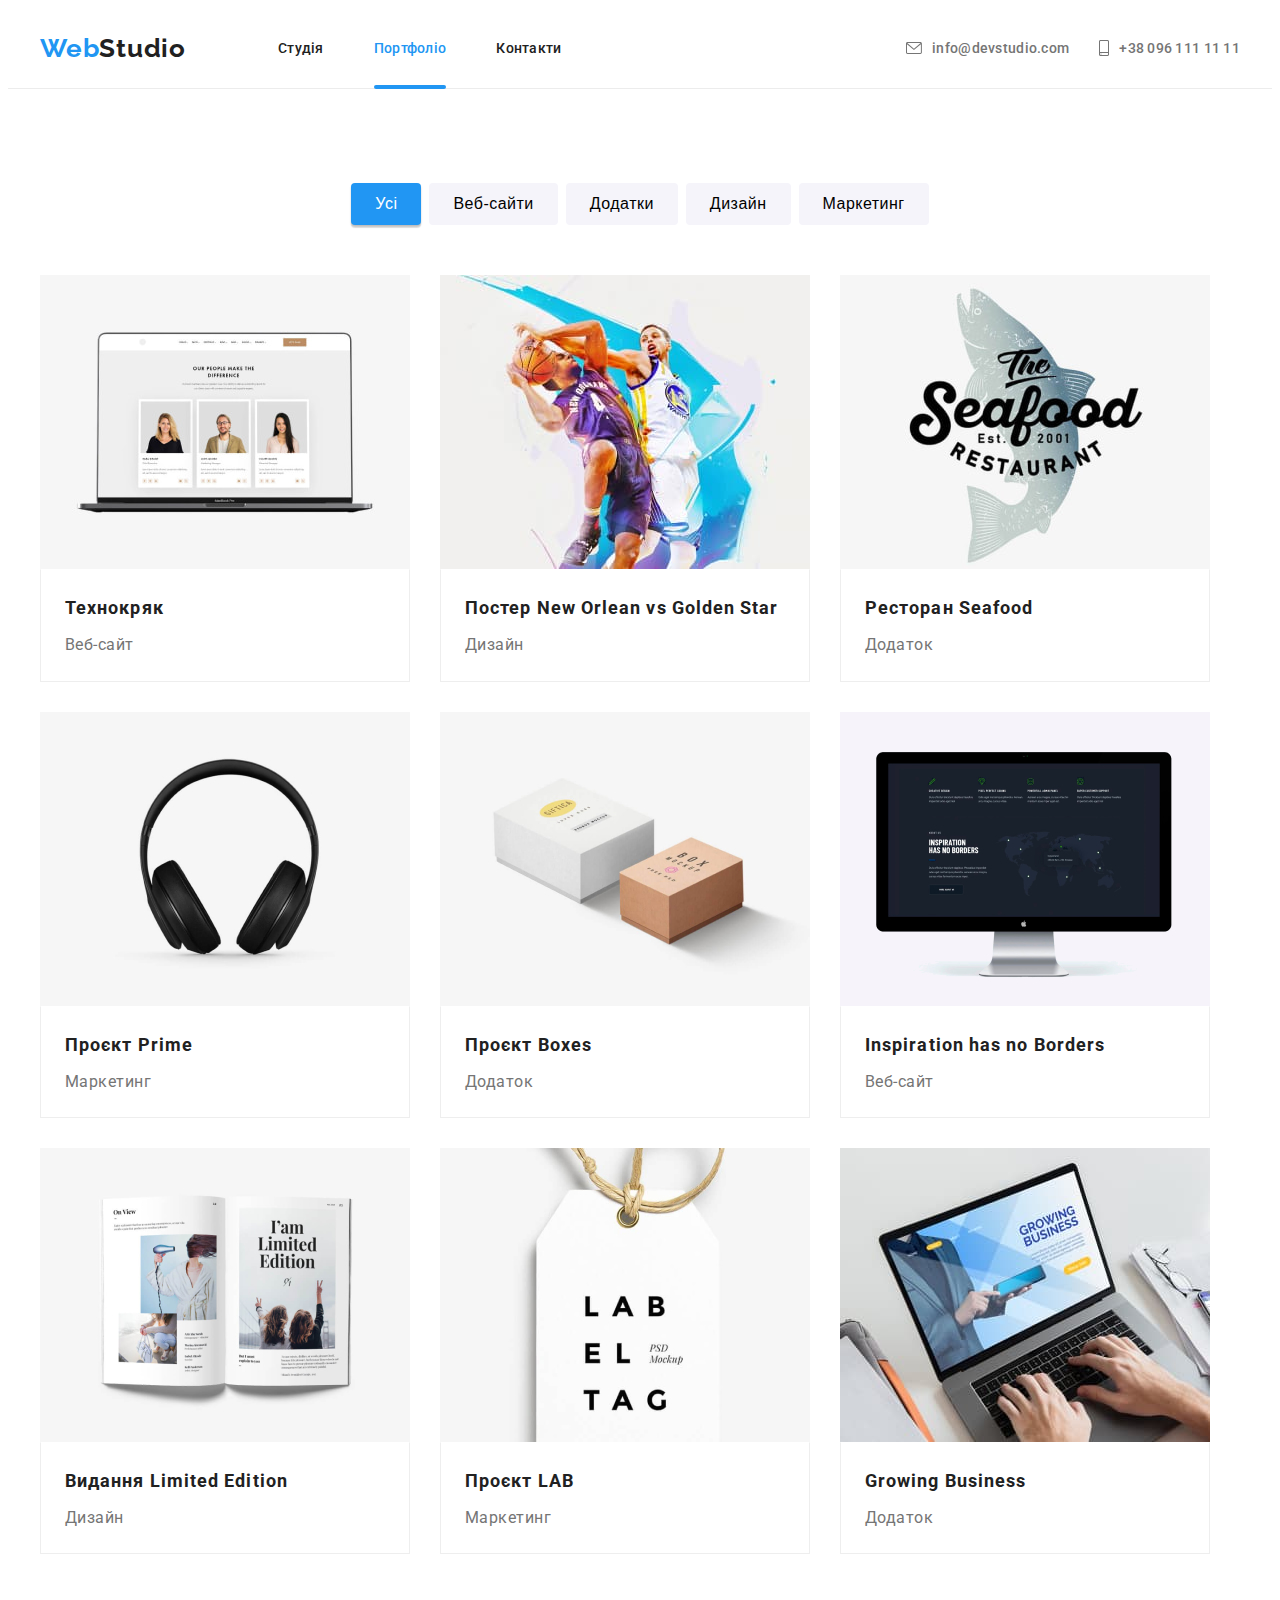
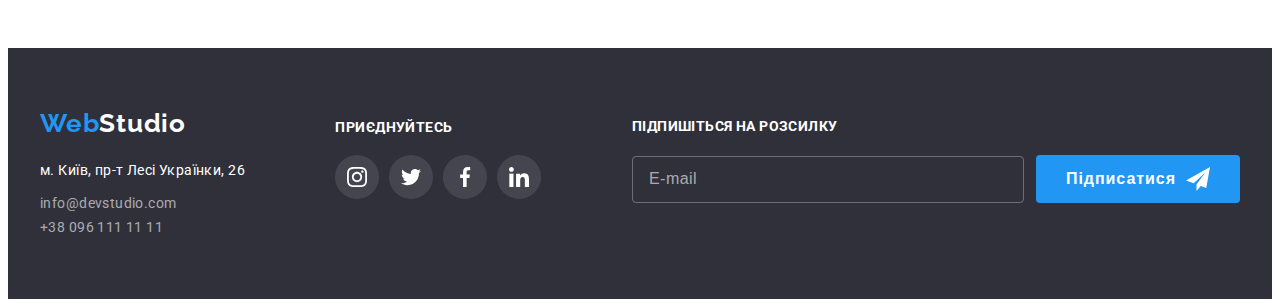
==== commit ad044ace: "half-hw-07" ====
--- a/portfolio.html
+++ b/portfolio.html
@@ -19,41 +19,41 @@
       crossorigin="anonymous"
       referrerpolicy="no-referrer"
     />
-    <link rel="stylesheet" href="./css/main.css" />
+    <link rel="stylesheet" href="./css/base.css" />
     <link rel="stylesheet" href="./css/portfolio.css" />
   </head>
   <body>
     <!-- ШАПКА -->
-    <header class="helmet">
+    <header class="header">
       <div class="container">
         <nav class="nav">
-          <a href="./index.html" class="logo"
-            >Web<span class="logo part">Studio</span></a
+          <a href="./index.html" class="logo logo__right"
+            >Web<span class="logo--part">Studio</span></a
           >
-          <ul class="list nav-list">
-            <li class="nav-list-item">
-              <a href="./index.html" class="nav-list-link">Студія</a>
-            </li>
-            <li class="nav-list-item">
-              <a href="./portfolio.html" class="nav-list-link current"
+          <ul class="list nav--list">
+            <li class="nav--item">
+              <a href="./index.html" class="nav--link">Студія</a>
+            </li>
+            <li class="nav--item">
+              <a href="./portfolio.html" class="nav--link nav--link__current"
                 >Портфоліо</a
               >
             </li>
-            <li class="nav-list-item">
-              <a href="#" class="nav-list-link">Контакти</a>
+            <li class="nav--item">
+              <a href="#" class="nav--link">Контакти</a>
             </li>
           </ul>
-          <ul class="list contact-list">
-            <li class="contact-list-item">
+          <ul class="list contact--list">
+            <li class="contact--item">
               <a href="mailto:info@devstudio.com" class="contact"
-                ><svg class="contact-envelope" width="16px" height="12px">
+                ><svg class="contact--icon" width="16px" height="12px">
                   <use href="./images/icons.svg#icon-envelope" /></svg
                 ><span>info@devstudio.com</span></a
               >
             </li>
-            <li class="contact-list-item">
+            <li class="contact--item">
               <a href="tel:+380961111111" class="contact">
-                <svg class="contact-phone" width="10" height="16">
+                <svg class="contact--icon" width="10" height="16">
                   <use href="./images/icons.svg#icon-smartphone" /></svg
                 >+38 096 111 11 11</a
               >
@@ -63,207 +63,241 @@
       </div>
     </header>
     <main>
-      <section class="section portfolio">
+      <section class="section section-portfolio">
         <div class="container">
-          <h1 class="header-portfolio">Портфоліо</h1>
+          <h1 class="section-portfolio--header">Портфоліо</h1>
           <ul class="list filter-list">
-            <li>
-              <button class="filter-btn current" type="button">Усі</button>
-            </li>
-            <li>
+            <li class="filter--item">
+              <button class="filter-btn filter-btn__current" type="button">
+                Усі
+              </button>
+            </li>
+            <li class="filter--item">
               <button class="filter-btn" type="button">Веб-сайти</button>
             </li>
-            <li>
+            <li class="filter--item">
               <button class="filter-btn" type="button">Додатки</button>
             </li>
-            <li>
+            <li class="filter--item">
               <button class="filter-btn" type="button">Дизайн</button>
             </li>
-            <li>
+            <li class="filter--item">
               <button class="filter-btn" type="button">Маркетинг</button>
             </li>
           </ul>
           <ul class="list jobs-list">
-            <li class="jobs-card">
-              <a class="jobs-link">
-                <div class="jobs-thumb">
-                  <img
-                    src="./images/image4.jpg"
-                    alt="Зображення головної сторінки сайту на лептоп"
-                  />
+            <li class="jobs-list--item">
+              <div class="jobs-card">
+                <a class="jobs-link">
+                  <div class="jobs-thumb">
+                    <img
+                      src="./images/image4.jpg"
+                      alt="Зображення головної сторінки сайту на лептоп"
+                    />
 
-                  <p class="jobs-overlay">
-                    Ресурс пропонує комплексні пропозиції з різним рівнем
-                    функціоналу та сервісів. Все це дозволить відвідувачу
-                    отримати вичерпні відомості про компанію чи приватну особу.
-                  </p>
-                </div>
-                <div class="jobs-item">
-                  <h2 class="jobs-header">Технокряк</h2>
-                  <p class="jobs-name">Веб-сайт</p>
-                </div>
-              </a>
-            </li>
-            <li class="jobs-card">
-              <a class="jobs-link">
-                <div class="jobs-thumb">
-                  <img
-                    src="./images/image5.jpg"
-                    alt="Зображення двох баскетболістів в ігрі"
-                  />
-                  <p class="jobs-overlay">
-                    Ресурс пропонує комплексні пропозиції з різним рівнем
-                    функціоналу та сервісів. Все це дозволить відвідувачу
-                    отримати вичерпні відомості про компанію чи приватну особу.
-                  </p>
-                </div>
-                <div class="jobs-item">
-                  <h2 class="jobs-header">
-                    Постер <span lang="en">New Orlean vs Golden Star</span>
-                  </h2>
-                  <p class="jobs-name">Дизайн</p>
-                </div>
-              </a>
-            </li>
-            <li class="jobs-card">
-              <a class="jobs-link">
-                <div class="jobs-thumb">
-                  <img
-                    src="./images/image6.jpg"
-                    alt="Лейбл ресторану з зображенням риби"
-                  />
-                  <p class="jobs-overlay">
-                    Ресурс пропонує комплексні пропозиції з різним рівнем
-                    функціоналу та сервісів. Все це дозволить відвідувачу
-                    отримати вичерпні відомості про компанію чи приватну особу.
-                  </p>
-                </div>
-                <div class="jobs-item">
-                  <h2 class="jobs-header">
-                    Ресторан <span lang="en">Seafood</span>
-                  </h2>
-                  <p class="jobs-name">Додаток</p>
-                </div>
-              </a>
-            </li>
-            <li class="jobs-card">
-              <a class="jobs-link">
-                <div class="jobs-thumb">
-                  <img src="./images/image7.jpg" alt="Зображення Навушників" />
-                  <p class="jobs-overlay">
-                    Ресурс пропонує комплексні пропозиції з різним рівнем
-                    функціоналу та сервісів. Все це дозволить відвідувачу
-                    отримати вичерпні відомості про компанію чи приватну особу.
-                  </p>
-                </div>
-                <div class="jobs-item">
-                  <h2 class="jobs-header">
-                    Проєкт <span lang="en">Prime</span>
-                  </h2>
-                  <p class="jobs-name">Маркетинг</p>
-                </div>
-              </a>
-            </li>
-            <li class="jobs-card">
-              <a class="jobs-link">
-                <div class="jobs-thumb">
-                  <img
-                    src="./images/image8.jpg"
-                    alt="Дві картонні коробки з зображеннями"
-                  />
-                  <p class="jobs-overlay">
-                    Ресурс пропонує комплексні пропозиції з різним рівнем
-                    функціоналу та сервісів. Все це дозволить відвідувачу
-                    отримати вичерпні відомості про компанію чи приватну особу.
-                  </p>
-                </div>
-                <div class="jobs-item">
-                  <h2 class="jobs-header">
-                    Проєкт <span lang="en">Boxes</span>
-                  </h2>
-                  <p class="jobs-name">Додаток</p>
-                </div>
-              </a>
-            </li>
-            <li class="jobs-card">
-              <a class="jobs-link">
-                <div class="jobs-thumb">
-                  <img
-                    src="./images/image9.jpg"
-                    alt="Моноблок з включеним екраном"
-                  />
-                  <p class="jobs-overlay">
-                    Ресурс пропонує комплексні пропозиції з різним рівнем
-                    функціоналу та сервісів. Все це дозволить відвідувачу
-                    отримати вичерпні відомості про компанію чи приватну особу.
-                  </p>
-                </div>
-                <div class="jobs-item">
-                  <h2 class="jobs-header" lang="en">
-                    Inspiration has no Borders
-                  </h2>
-                  <p class="jobs-name">Веб-сайт</p>
-                </div>
-              </a>
-            </li>
-            <li class="jobs-card">
-              <a class="jobs-link">
-                <div class="jobs-thumb">
-                  <img
-                    src="./images/image10.jpg"
-                    alt="Розгорнута сторинка журналу жіночого"
-                  />
-                  <p class="jobs-overlay">
-                    Ресурс пропонує комплексні пропозиції з різним рівнем
-                    функціоналу та сервісів. Все це дозволить відвідувачу
-                    отримати вичерпні відомості про компанію чи приватну особу.
-                  </p>
-                </div>
-                <div class="jobs-item">
-                  <h2 class="jobs-header">
-                    Видання <span>Limited Edition</span>
-                  </h2>
-                  <p class="jobs-name">Дизайн</p>
-                </div>
-              </a>
-            </li>
-            <li class="jobs-card">
-              <a class="jobs-link">
-                <div class="jobs-thumb">
-                  <img
-                    src="./images/image11.jpg"
-                    alt="Зображення лейблу з одягу"
-                  />
-                  <p class="jobs-overlay">
-                    Ресурс пропонує комплексні пропозиції з різним рівнем
-                    функціоналу та сервісів. Все це дозволить відвідувачу
-                    отримати вичерпні відомості про компанію чи приватну особу.
-                  </p>
-                </div>
-                <div class="jobs-item">
-                  <h2 class="jobs-header">Проєкт <span lang="en">LAB</span></h2>
-                  <p class="jobs-name">Маркетинг</p>
-                </div>
-              </a>
-            </li>
-            <li class="jobs-card">
-              <a class="jobs-link">
-                <div class="jobs-thumb">
-                  <img
-                    src="./images/image12.jpg"
-                    alt="Людина працює за леп-топом"
-                  />
-                  <p class="jobs-overlay">
-                    Ресурс пропонує комплексні пропозиції з різним рівнем
-                    функціоналу та сервісів. Все це дозволить відвідувачу
-                    отримати вичерпні відомості про компанію чи приватну особу.
-                  </p>
-                </div>
-                <div class="jobs-item">
-                  <h2 class="jobs-header" lang="en">Growing Business</h2>
-                  <p class="jobs-name">Додаток</p>
-                </div>
-              </a>
+                    <p class="jobs-overlay">
+                      Ресурс пропонує комплексні пропозиції з різним рівнем
+                      функціоналу та сервісів. Все це дозволить відвідувачу
+                      отримати вичерпні відомості про компанію чи приватну
+                      особу.
+                    </p>
+                  </div>
+                  <div class="jobs-content">
+                    <h2 class="jobs-header">Технокряк</h2>
+                    <p class="jobs-name">Веб-сайт</p>
+                  </div>
+                </a>
+              </div>
+            </li>
+            <li class="jobs-list--item">
+              <div class="jobs-card">
+                <a class="jobs-link">
+                  <div class="jobs-thumb">
+                    <img
+                      src="./images/image5.jpg"
+                      alt="Зображення двох баскетболістів в ігрі"
+                    />
+                    <p class="jobs-overlay">
+                      Ресурс пропонує комплексні пропозиції з різним рівнем
+                      функціоналу та сервісів. Все це дозволить відвідувачу
+                      отримати вичерпні відомості про компанію чи приватну
+                      особу.
+                    </p>
+                  </div>
+                  <div class="jobs-content">
+                    <h2 class="jobs-header">
+                      Постер <span lang="en">New Orlean vs Golden Star</span>
+                    </h2>
+                    <p class="jobs-name">Дизайн</p>
+                  </div>
+                </a>
+              </div>
+            </li>
+            <li class="jobs-list--item">
+              <div class="jobs-card">
+                <a class="jobs-link">
+                  <div class="jobs-thumb">
+                    <img
+                      src="./images/image6.jpg"
+                      alt="Лейбл ресторану з зображенням риби"
+                    />
+                    <p class="jobs-overlay">
+                      Ресурс пропонує комплексні пропозиції з різним рівнем
+                      функціоналу та сервісів. Все це дозволить відвідувачу
+                      отримати вичерпні відомості про компанію чи приватну
+                      особу.
+                    </p>
+                  </div>
+                  <div class="jobs-content">
+                    <h2 class="jobs-header">
+                      Ресторан <span lang="en">Seafood</span>
+                    </h2>
+                    <p class="jobs-name">Додаток</p>
+                  </div>
+                </a>
+              </div>
+            </li>
+            <li class="jobs-list--item">
+              <div class="jobs-card">
+                <a class="jobs-link">
+                  <div class="jobs-thumb">
+                    <img
+                      src="./images/image7.jpg"
+                      alt="Зображення Навушників"
+                    />
+                    <p class="jobs-overlay">
+                      Ресурс пропонує комплексні пропозиції з різним рівнем
+                      функціоналу та сервісів. Все це дозволить відвідувачу
+                      отримати вичерпні відомості про компанію чи приватну
+                      особу.
+                    </p>
+                  </div>
+                  <div class="jobs-content">
+                    <h2 class="jobs-header">
+                      Проєкт <span lang="en">Prime</span>
+                    </h2>
+                    <p class="jobs-name">Маркетинг</p>
+                  </div>
+                </a>
+              </div>
+            </li>
+            <li class="jobs-list--item">
+              <div class="jobs-card">
+                <a class="jobs-link">
+                  <div class="jobs-thumb">
+                    <img
+                      src="./images/image8.jpg"
+                      alt="Дві картонні коробки з зображеннями"
+                    />
+                    <p class="jobs-overlay">
+                      Ресурс пропонує комплексні пропозиції з різним рівнем
+                      функціоналу та сервісів. Все це дозволить відвідувачу
+                      отримати вичерпні відомості про компанію чи приватну
+                      особу.
+                    </p>
+                  </div>
+                  <div class="jobs-content">
+                    <h2 class="jobs-header">
+                      Проєкт <span lang="en">Boxes</span>
+                    </h2>
+                    <p class="jobs-name">Додаток</p>
+                  </div>
+                </a>
+              </div>
+            </li>
+            <li class="jobs-list--item">
+              <div class="jobs-card">
+                <a class="jobs-link">
+                  <div class="jobs-thumb">
+                    <img
+                      src="./images/image9.jpg"
+                      alt="Моноблок з включеним екраном"
+                    />
+                    <p class="jobs-overlay">
+                      Ресурс пропонує комплексні пропозиції з різним рівнем
+                      функціоналу та сервісів. Все це дозволить відвідувачу
+                      отримати вичерпні відомості про компанію чи приватну
+                      особу.
+                    </p>
+                  </div>
+                  <div class="jobs-content">
+                    <h2 class="jobs-header" lang="en">
+                      Inspiration has no Borders
+                    </h2>
+                    <p class="jobs-name">Веб-сайт</p>
+                  </div>
+                </a>
+              </div>
+            </li>
+            <li class="jobs-list--item">
+              <div class="jobs-card">
+                <a class="jobs-link">
+                  <div class="jobs-thumb">
+                    <img
+                      src="./images/image10.jpg"
+                      alt="Розгорнута сторинка журналу жіночого"
+                    />
+                    <p class="jobs-overlay">
+                      Ресурс пропонує комплексні пропозиції з різним рівнем
+                      функціоналу та сервісів. Все це дозволить відвідувачу
+                      отримати вичерпні відомості про компанію чи приватну
+                      особу.
+                    </p>
+                  </div>
+                  <div class="jobs-content">
+                    <h2 class="jobs-header">
+                      Видання <span>Limited Edition</span>
+                    </h2>
+                    <p class="jobs-name">Дизайн</p>
+                  </div>
+                </a>
+              </div>
+            </li>
+            <li class="jobs-list--item">
+              <div class="jobs-card">
+                <a class="jobs-link">
+                  <div class="jobs-thumb">
+                    <img
+                      src="./images/image11.jpg"
+                      alt="Зображення лейблу з одягу"
+                    />
+                    <p class="jobs-overlay">
+                      Ресурс пропонує комплексні пропозиції з різним рівнем
+                      функціоналу та сервісів. Все це дозволить відвідувачу
+                      отримати вичерпні відомості про компанію чи приватну
+                      особу.
+                    </p>
+                  </div>
+                  <div class="jobs-content">
+                    <h2 class="jobs-header">
+                      Проєкт <span lang="en">LAB</span>
+                    </h2>
+                    <p class="jobs-name">Маркетинг</p>
+                  </div>
+                </a>
+              </div>
+            </li>
+            <li class="jobs-list--item">
+              <div class="jobs-card">
+                <a class="jobs-link">
+                  <div class="jobs-thumb">
+                    <img
+                      src="./images/image12.jpg"
+                      alt="Людина працює за леп-топом"
+                    />
+                    <p class="jobs-overlay">
+                      Ресурс пропонує комплексні пропозиції з різним рівнем
+                      функціоналу та сервісів. Все це дозволить відвідувачу
+                      отримати вичерпні відомості про компанію чи приватну
+                      особу.
+                    </p>
+                  </div>
+                  <div class="jobs-content">
+                    <h2 class="jobs-header" lang="en">Growing Business</h2>
+                    <p class="jobs-name">Додаток</p>
+                  </div>
+                </a>
+              </div>
             </li>
           </ul>
         </div>
@@ -273,13 +307,13 @@
     <footer class="footer">
       <div class="container">
         <div class="footer-box">
-          <div class="footer-part-one">
+          <div class="footer-box--part-one">
             <a href="./index.html" class="logo"
-              >Web<span class="logo part-footer">Studio</span></a
+              >Web<span class="logo--part__footer">Studio</span></a
             >
             <address>
               <ul class="list address-list">
-                <li class="address-list item">
+                <li class="address-list--item">
                   <a
                     class="footer-address"
                     href="https://goo.gl/maps/CPtrU1FHBa2aNyZL9"
@@ -288,12 +322,12 @@
                     >м. Київ, пр-т Лесі Українки, 26</a
                   >
                 </li>
-                <li class="address-list item">
+                <li class="address-list--item">
                   <a class="footer-contact" href="mailto:info@devstudio.com"
                     >info@devstudio.com</a
                   >
                 </li>
-                <li class="address-list item">
+                <li class="address-list--item">
                   <a class="footer-contact" href="tel:+380961111111"
                     >+38 096 111 11 11</a
                   >
@@ -301,53 +335,81 @@
               </ul>
             </address>
           </div>
-          <div class="footer-part-two">
+          <div class="footer-box--part-two">
             <h2 class="footer-call">приєднуйтесь</h2>
-            <ul class="list footer-links-list">
-              <li class="footer-social-link">
-                <a href="#" aria-label="instagram"
-                  ><svg class="footer-social-icon" width="20" height="20">
+            <ul class="list social-links-list">
+              <li class="links-list--item links-list--item__footer-bc">
+                <a
+                  href="#"
+                  aria-label="instagram"
+                  class="social-link social-link__footer-bc"
+                  ><svg
+                    class="social-icon social-icon__footer-color"
+                    width="20"
+                    height="20"
+                  >
                     <use href="./images/icons.svg#icon-instagram" /></svg
                 ></a>
               </li>
-              <li class="footer-social-link">
-                <a href="#" aria-label="twitter"
-                  ><svg class="footer-social-icon" width="20" height="20">
+              <li class="links-list--item links-list--item__footer-bc">
+                <a
+                  href="#"
+                  aria-label="twitter"
+                  class="social-link social-link__footer-bc"
+                  ><svg
+                    class="social-icon social-icon__footer-color"
+                    width="20"
+                    height="20"
+                  >
                     <use href="./images/icons.svg#icon-twitter" /></svg
                 ></a>
               </li>
-              <li class="footer-social-link">
-                <a href="#" aria-label="facebook"
-                  ><svg class="footer-social-icon" width="20" height="20">
+              <li class="links-list--item links-list--item__footer-bc">
+                <a
+                  href="#"
+                  aria-label="facebook"
+                  class="social-link social-link__footer-bc"
+                  ><svg
+                    class="social-icon social-icon__footer-color"
+                    width="20"
+                    height="20"
+                  >
                     <use href="./images/icons.svg#icon-facebook" /></svg
                 ></a>
               </li>
-              <li class="footer-social-link">
-                <a href="#" aria-label="linkedin"
-                  ><svg class="footer-social-icon" width="20" height="20">
+              <li class="links-list--item links-list--item__footer-bc">
+                <a
+                  href="#"
+                  aria-label="linkedin"
+                  class="social-link social-link__footer-bc"
+                  ><svg
+                    class="social-icon social-icon__footer-color"
+                    width="20"
+                    height="20"
+                  >
                     <use href="./images/icons.svg#icon-linkedin" /></svg
                 ></a>
               </li>
             </ul>
           </div>
-          <div class="footer-part-three">
-            <h2 class="form-header">Підпишіться на розсилку</h2>
-            <div class="footer-form">
-              <form class="footer-form">
-                <input
-                  type="email"
-                  placeholder="E-mail"
-                  class="footer-input"
-                  name="footer-mail"
-                />
-                <button class="footer-btn" type="submit">
-                  <span class="footer-btn-text">Підписатися</span>
-                  <svg class="footer-form-icon" width="24" height="24">
-                    <use href="./images/icons.svg#icon-send" />
-                  </svg>
-                </button>
-              </form>
-            </div>
+          <div class="footer-box--part-three">
+            <h2 class="footer-form-header">Підпишіться на розсилку</h2>
+            <form class="footer-form">
+              <label for="footer-mail"></label>
+              <input
+                id="footer-mail"
+                type="email"
+                placeholder="E-mail"
+                class="footer-input"
+                name="footer-mail"
+              />
+              <button class="footer-btn" type="submit">
+                <span class="footer-btn--text">Підписатися</span>
+                <svg class="footer-btn--icon" width="24" height="24">
+                  <use href="./images/icons.svg#icon-send" />
+                </svg>
+              </button>
+            </form>
           </div>
         </div>
       </div>
--- a/css/base.css
+++ b/css/base.css
@@ -0,0 +1,281 @@
+
+/* CSS переменные */
+:root{--main-text-color:#212121;
+      --second-color-text:#757575;
+      --main-white-color:#FFFFFF;
+      --active-color:#2196F3;
+      --main-bcg-color:#FFF;
+      --back-btn-color:#F5F4FA;
+      --main-icon-color:#AFB1B8;
+      --main-flex-gap: 30px;
+      --second-flex-gap: 50px;
+      }
+
+body  { 
+      background-color: var(--main-bcg-color); 
+      font-family: Roboto, sans-serif;
+      font-size: 14px;
+
+      color: var(--main-text-color);
+      }
+a{
+  display: block;
+
+  text-decoration: none;
+  color: inherit;
+  fill:inherit;
+ }
+img{display: block;
+     max-width: 100%;
+    height: auto;}
+.list{
+      list-style: none;
+      margin: 0;
+      padding: 0;
+       }      
+.section{padding-top: 94px;
+         padding-bottom:94px;
+        }
+.footer{padding-top: 60px;
+        padding-bottom: 60px;
+       }        
+.container{
+      padding-left: 15px;
+      padding-right:15px;
+      max-width: 1200px;
+      margin-left: auto;
+      margin-right: auto;
+          }       
+/* СЕКЦИЯ HEADER (ШАПКА) */
+
+.header{ background-color: var(--other-bcg-color);
+         border-bottom:1px solid #ECECEC;;}
+.nav{
+      display: flex;
+      align-items: center;
+    }      
+.logo{font-family: Raleway,sans-serif;
+      font-weight: 700;
+      font-size: 26px;
+      line-height: 1.19;
+      letter-spacing: 0.03em;
+
+      color: var(--active-color);
+     }
+.logo__right{margin-right: 92px;}     
+.logo--part{color: var(--main-text-color);
+           }  
+.logo--part__footer{color:var(--main-white-color);}
+.nav--list{
+      display: flex;
+      gap:var(--second-flex-gap);
+      margin-right: auto;
+         }  
+.nav--item{
+      font-weight: 500;
+      line-height: 1.17;
+      letter-spacing: 0.02em;
+      
+      color:var(--main-text-color);
+      }
+.nav--link{
+      transition:color 250ms cubic-bezier(0.4, 0, 0.2, 1);
+      padding: 32px 0;
+}
+.nav--link:hover, .nav--link:focus{
+      cursor: pointer;
+      color:var(--active-color)}
+.nav--link__current{
+      position: relative;
+      color: var(--active-color);}
+.nav--link__current::after{
+    content: "";
+    position: absolute;
+    bottom: -1px;
+    left: 0;
+    
+    width: 100%;
+    height: 4px;
+
+    background:var(--active-color);
+    border-radius: 2px;
+
+} 
+.contact--list{
+      display: flex;
+      align-items: center;
+      gap: 30px;
+              }        
+.contact{
+      display: flex;
+      align-items:center;
+      gap:10px;
+     
+      font-weight: 500;
+      line-height: 1.17;
+      letter-spacing: 0.02em;
+      
+      color:var(--second-color-text);
+      fill: var(--second-color-text);
+
+      transition:color 250ms cubic-bezier(0.4, 0, 0.2, 1);
+        }
+.contact:hover, .contact:focus{
+      cursor: pointer;
+      color: var(--active-color); 
+      fill: var(--active-color);                      
+                              }
+
+ /* SOCIAL-LINKS (ССЫЛКИ СОЦСЕТЕЙ)  */
+
+.social-links-list{
+            display: flex;
+            align-items: center;
+            justify-content: center;
+            gap: 10px;
+        }            
+.social-link{
+            width: 44px;
+            height: 44px;
+        
+            display: flex;
+            align-items: center;
+            justify-content: center;
+        
+            border-radius: 50%;
+        
+            transition:background 250ms cubic-bezier(0.4, 0, 0.2, 1);
+        }
+.social-icon{
+            fill:var(--main-icon-color);
+            transition: fill 250ms cubic-bezier(0.4, 0, 0.2, 1); 
+        }
+.social-link:hover, .social-link:focus{
+            background-color: var(--active-color);
+            cursor: pointer;
+        }
+.social-link:hover .social-icon,.social-link:focus .social-icon{
+            fill:var(--main-white-color);
+        }
+.social-link__footer-bc{
+            background-color: rgba(255, 255, 255, 0.1);
+        }
+.social-icon__footer-color{fill:var(--main-white-color);}
+
+  /* СЕКЦИЯ FOOTER (ПОДВАЛ) */
+
+.footer{background-color: #2F303A;}  
+.footer-box{
+      display: flex;
+      justify-content: space-between;
+     
+}   
+
+/* FOOTER-PART-ONE */
+.address-list:nth-child(2){
+      margin:0 0 9px 0;
+                          }
+.footer-address{
+      display: block;
+      margin: 20px 0 9px 0;
+
+      font-style: normal;
+      line-height: 1.71;
+      
+      letter-spacing: 0.03em;
+      
+      color:var(--main-white-color);
+        }      
+.footer-contact{
+      font-style: normal;
+      line-height: 1.71;
+      
+      letter-spacing: 0.03em;
+      
+      color: rgba(255, 255, 255, 0.6);
+
+      transition: color 250ms cubic-bezier(0.4, 0, 0.2, 1);
+        }  
+.footer-contact:hover, .footer-contact:focus{
+      cursor: pointer;
+      color: var(--active-color);
+        }   
+
+/* FOOTER-PART-TWO  */
+
+.footer-call{
+margin-bottom: 20px;
+
+font-size: 14px;
+line-height:calc(16 / 14);
+letter-spacing: 0.03em;
+text-transform: uppercase;
+
+color:var(--main-white-color);
+}
+/* FOOTER-PART-THREE */
+.footer-form-header{
+    margin-bottom: 20px;
+    
+    font-size: 14px;
+    line-height:1.14;
+    letter-spacing: 0.03em;
+    text-transform: uppercase;
+
+    color:var(--main-white-color);
+}
+.footer-form{
+      display: flex;
+      justify-content: center;
+      align-items: center;
+}
+.footer-input{
+      padding: 15px 16px;
+      width: 358px;
+      margin-right: 12px;
+
+      border: 1px solid rgba(255, 255, 255, 0.3);
+      border-radius: 4px;
+
+      background-color: var(--other-bcg-color);
+
+      outline: none;
+      color: rgba(255, 255, 255, 0.6);
+      transition: border 250ms cubic-bezier(0.4, 0, 0.2, 1);
+}
+.footer-input:focus{
+      border-color: var(--active-color);
+}
+.footer-input::placeholder{
+      font-size: 16px;
+      line-height: 1.25;
+
+      letter-spacing: 0.03em;
+
+      color: rgba(255, 255, 255, 0.6);
+}
+.footer-btn{
+      display: flex;
+      justify-content:center;
+      align-items: center;
+
+      padding: 10px 28px;
+
+      background-color: var(--active-color);
+      border-radius: 4px;
+      border-color: transparent;
+}
+.footer-btn--text{
+      
+      margin-right: 10px;
+      
+      font-weight: 700;
+      font-size: 16px;
+
+      letter-spacing: 0.06em;
+
+      color:var(--main-white-color)
+}
+.footer-btn--icon{
+      fill: var(--main-white-color);
+}
--- a/css/portfolio.css
+++ b/css/portfolio.css
@@ -1,4 +1,4 @@
-.header-portfolio{
+.section-portfolio--header{
     position: absolute;
     white-space: nowrap;
     width: 1px;
@@ -36,7 +36,7 @@
     border-radius: 4px;
     background-color: var(--back-btn-color);
             }   
-.filter-btn.current{ 
+.filter-btn__current{ 
     cursor: pointer;
     color: var(--main-white-color);
     background-color: var(--active-color);
@@ -82,7 +82,25 @@
     position: relative;
     overflow: hidden;
    }
-.jobs-item{
+.jobs-overlay{
+    position: absolute;
+
+    width: 100%;
+    padding: 63px 24px;
+    background-color: var(--active-color);
+
+    transition: transform 250ms cubic-bezier(0.4, 0, 0.2, 1);
+    margin: 0;
+    
+    font-size: 18px;
+    line-height:calc(28/18);
+
+    letter-spacing: 0.03em;
+
+    color:var(--main-white-color);
+}                        
+
+.jobs-content{
     padding: 20px 24px;
 
     border: 1px solid #EEEEEE;
@@ -106,20 +124,3 @@
 
     color:var(--second-color-text);
              } 
-.jobs-overlay{
-    position: absolute;
-
-    width: 100%;
-    padding: 63px 24px;
-    background-color: var(--active-color);
-
-    transition: transform 250ms cubic-bezier(0.4, 0, 0.2, 1);
-    margin: 0;
-    
-    font-size: 18px;
-    line-height:calc(28/18);
-
-    letter-spacing: 0.03em;
-
-    color:var(--main-white-color);
-}                        
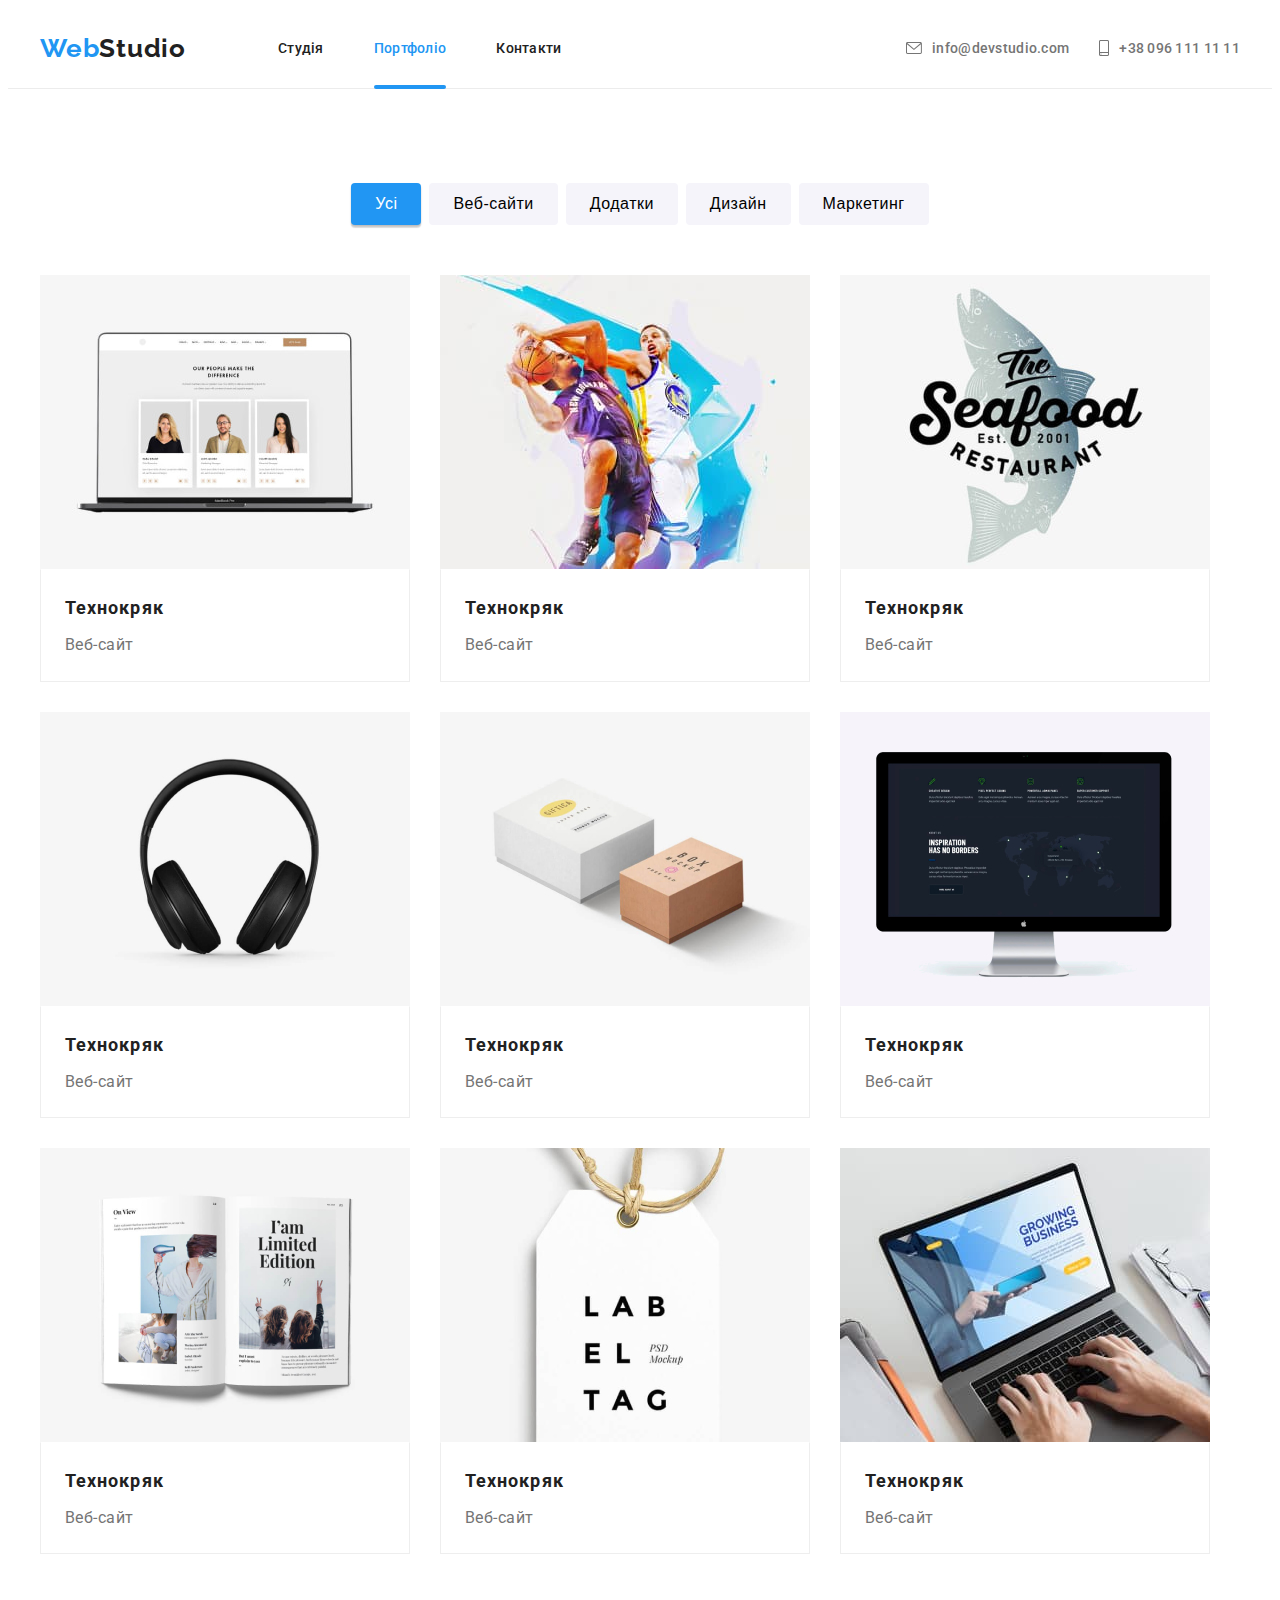
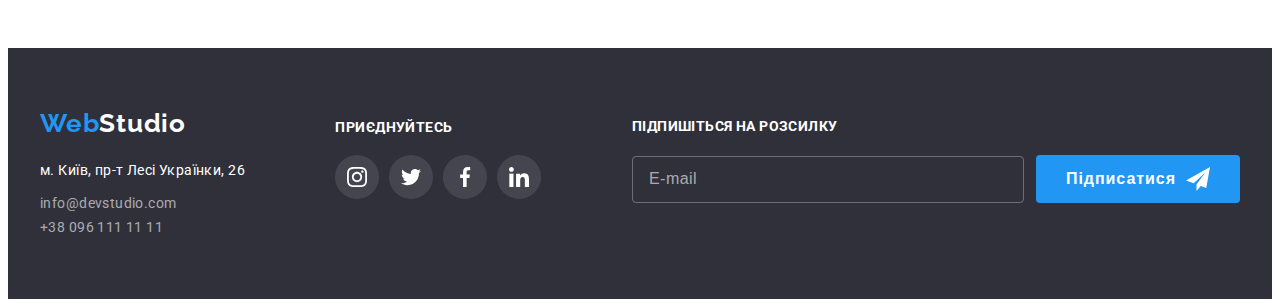
==== commit 9729099c: "hw-07-over" ====
--- a/portfolio.html
+++ b/portfolio.html
@@ -19,8 +19,7 @@
       crossorigin="anonymous"
       referrerpolicy="no-referrer"
     />
-    <link rel="stylesheet" href="./css/base.css" />
-    <link rel="stylesheet" href="./css/portfolio.css" />
+    <link rel="stylesheet" href="./css/main.min.css" />
   </head>
   <body>
     <!-- ШАПКА -->
@@ -30,30 +29,30 @@
           <a href="./index.html" class="logo logo__right"
             >Web<span class="logo--part">Studio</span></a
           >
-          <ul class="list nav--list">
-            <li class="nav--item">
-              <a href="./index.html" class="nav--link">Студія</a>
-            </li>
-            <li class="nav--item">
-              <a href="./portfolio.html" class="nav--link nav--link__current"
-                >Портфоліо</a
+          <ul class="list nav-list">
+            <li class="nav-list--item">
+              <a href="./index.html" class="nav-list--link"
+                >Студія</a
               >
             </li>
-            <li class="nav--item">
-              <a href="#" class="nav--link">Контакти</a>
+            <li class="nav-list--item">
+              <a href="./portfolio.html" class="nav-list--link nav-list--link__current">Портфоліо</a>
+            </li>
+            <li class="nav-list--item">
+              <a href="#" class="nav-list--link">Контакти</a>
             </li>
           </ul>
-          <ul class="list contact--list">
-            <li class="contact--item">
-              <a href="mailto:info@devstudio.com" class="contact"
-                ><svg class="contact--icon" width="16px" height="12px">
+          <ul class="list contact-list">
+            <li class="contact-list--item">
+              <a href="mailto:info@devstudio.com" class="contact-list--link"
+                ><svg class="contact-list--icon" width="16px" height="12px">
                   <use href="./images/icons.svg#icon-envelope" /></svg
                 ><span>info@devstudio.com</span></a
               >
             </li>
-            <li class="contact--item">
-              <a href="tel:+380961111111" class="contact">
-                <svg class="contact--icon" width="10" height="16">
+            <li class="contact-list--item">
+              <a href="tel:+380961111111" class="contact-list--link">
+                <svg class="contact-list--icon" width="10" height="16">
                   <use href="./images/icons.svg#icon-smartphone" /></svg
                 >+38 096 111 11 11</a
               >
@@ -67,234 +66,228 @@
         <div class="container">
           <h1 class="section-portfolio--header">Портфоліо</h1>
           <ul class="list filter-list">
-            <li class="filter--item">
-              <button class="filter-btn filter-btn__current" type="button">
+            <li class="filter-list--item">
+              <button class="filter-list--btn filter-list--btn__current" type="button">
                 Усі
               </button>
             </li>
-            <li class="filter--item">
-              <button class="filter-btn" type="button">Веб-сайти</button>
-            </li>
-            <li class="filter--item">
-              <button class="filter-btn" type="button">Додатки</button>
-            </li>
-            <li class="filter--item">
-              <button class="filter-btn" type="button">Дизайн</button>
-            </li>
-            <li class="filter--item">
-              <button class="filter-btn" type="button">Маркетинг</button>
+            <li class="filter-list--item">
+              <button class="filter-list--btn" type="button">Веб-сайти</button>
+            </li>
+            <li class="filter-list--item">
+              <button class="filter-list--btn" type="button">Додатки</button>
+            </li>
+            <li class="filter-list--item">
+              <button class="filter-list--btn" type="button">Дизайн</button>
+            </li>
+            <li class="filter-list--item">
+              <button class="filter-list--btn" type="button">Маркетинг</button>
             </li>
           </ul>
           <ul class="list jobs-list">
             <li class="jobs-list--item">
               <div class="jobs-card">
-                <a class="jobs-link">
-                  <div class="jobs-thumb">
+                <a class="jobs-card--link">
+                  <div class="jobs-card--thumb">
                     <img
                       src="./images/image4.jpg"
                       alt="Зображення головної сторінки сайту на лептоп"
                     />
 
-                    <p class="jobs-overlay">
-                      Ресурс пропонує комплексні пропозиції з різним рівнем
-                      функціоналу та сервісів. Все це дозволить відвідувачу
-                      отримати вичерпні відомості про компанію чи приватну
-                      особу.
-                    </p>
-                  </div>
-                  <div class="jobs-content">
-                    <h2 class="jobs-header">Технокряк</h2>
-                    <p class="jobs-name">Веб-сайт</p>
-                  </div>
-                </a>
-              </div>
-            </li>
-            <li class="jobs-list--item">
-              <div class="jobs-card">
-                <a class="jobs-link">
-                  <div class="jobs-thumb">
+                    <p class="jobs-card--overlay">
+                      Ресурс пропонує комплексні пропозиції з різним рівнем
+                      функціоналу та сервісів. Все це дозволить відвідувачу
+                      отримати вичерпні відомості про компанію чи приватну
+                      особу.
+                    </p>
+                  </div>
+                  <div class="jobs-card--content">
+                    <h2 class="jobs-card--header">Технокряк</h2>
+                    <p class="jobs-card--name">Веб-сайт</p>
+                  </div>
+                </a>
+              </div>
+            </li>
+            <li class="jobs-list--item">
+              <div class="jobs-card">
+                <a class="jobs-card--link">
+                  <div class="jobs-card--thumb">
                     <img
                       src="./images/image5.jpg"
-                      alt="Зображення двох баскетболістів в ігрі"
-                    />
-                    <p class="jobs-overlay">
-                      Ресурс пропонує комплексні пропозиції з різним рівнем
-                      функціоналу та сервісів. Все це дозволить відвідувачу
-                      отримати вичерпні відомості про компанію чи приватну
-                      особу.
-                    </p>
-                  </div>
-                  <div class="jobs-content">
-                    <h2 class="jobs-header">
-                      Постер <span lang="en">New Orlean vs Golden Star</span>
-                    </h2>
-                    <p class="jobs-name">Дизайн</p>
-                  </div>
-                </a>
-              </div>
-            </li>
-            <li class="jobs-list--item">
-              <div class="jobs-card">
-                <a class="jobs-link">
-                  <div class="jobs-thumb">
+                      alt="Зображення головної сторінки сайту на лептоп"
+                    />
+
+                    <p class="jobs-card--overlay">
+                      Ресурс пропонує комплексні пропозиції з різним рівнем
+                      функціоналу та сервісів. Все це дозволить відвідувачу
+                      отримати вичерпні відомості про компанію чи приватну
+                      особу.
+                    </p>
+                  </div>
+                  <div class="jobs-card--content">
+                    <h2 class="jobs-card--header">Технокряк</h2>
+                    <p class="jobs-card--name">Веб-сайт</p>
+                  </div>
+                </a>
+              </div>
+            </li>
+            <li class="jobs-list--item">
+              <div class="jobs-card">
+                <a class="jobs-card--link">
+                  <div class="jobs-card--thumb">
                     <img
                       src="./images/image6.jpg"
-                      alt="Лейбл ресторану з зображенням риби"
-                    />
-                    <p class="jobs-overlay">
-                      Ресурс пропонує комплексні пропозиції з різним рівнем
-                      функціоналу та сервісів. Все це дозволить відвідувачу
-                      отримати вичерпні відомості про компанію чи приватну
-                      особу.
-                    </p>
-                  </div>
-                  <div class="jobs-content">
-                    <h2 class="jobs-header">
-                      Ресторан <span lang="en">Seafood</span>
-                    </h2>
-                    <p class="jobs-name">Додаток</p>
-                  </div>
-                </a>
-              </div>
-            </li>
-            <li class="jobs-list--item">
-              <div class="jobs-card">
-                <a class="jobs-link">
-                  <div class="jobs-thumb">
+                      alt="Зображення головної сторінки сайту на лептоп"
+                    />
+
+                    <p class="jobs-card--overlay">
+                      Ресурс пропонує комплексні пропозиції з різним рівнем
+                      функціоналу та сервісів. Все це дозволить відвідувачу
+                      отримати вичерпні відомості про компанію чи приватну
+                      особу.
+                    </p>
+                  </div>
+                  <div class="jobs-card--content">
+                    <h2 class="jobs-card--header">Технокряк</h2>
+                    <p class="jobs-card--name">Веб-сайт</p>
+                  </div>
+                </a>
+              </div>
+            </li>
+            <li class="jobs-list--item">
+              <div class="jobs-card">
+                <a class="jobs-card--link">
+                  <div class="jobs-card--thumb">
                     <img
                       src="./images/image7.jpg"
-                      alt="Зображення Навушників"
-                    />
-                    <p class="jobs-overlay">
-                      Ресурс пропонує комплексні пропозиції з різним рівнем
-                      функціоналу та сервісів. Все це дозволить відвідувачу
-                      отримати вичерпні відомості про компанію чи приватну
-                      особу.
-                    </p>
-                  </div>
-                  <div class="jobs-content">
-                    <h2 class="jobs-header">
-                      Проєкт <span lang="en">Prime</span>
-                    </h2>
-                    <p class="jobs-name">Маркетинг</p>
-                  </div>
-                </a>
-              </div>
-            </li>
-            <li class="jobs-list--item">
-              <div class="jobs-card">
-                <a class="jobs-link">
-                  <div class="jobs-thumb">
+                      alt="Зображення головної сторінки сайту на лептоп"
+                    />
+
+                    <p class="jobs-card--overlay">
+                      Ресурс пропонує комплексні пропозиції з різним рівнем
+                      функціоналу та сервісів. Все це дозволить відвідувачу
+                      отримати вичерпні відомості про компанію чи приватну
+                      особу.
+                    </p>
+                  </div>
+                  <div class="jobs-card--content">
+                    <h2 class="jobs-card--header">Технокряк</h2>
+                    <p class="jobs-card--name">Веб-сайт</p>
+                  </div>
+                </a>
+              </div>
+            </li>
+            <li class="jobs-list--item">
+              <div class="jobs-card">
+                <a class="jobs-card--link">
+                  <div class="jobs-card--thumb">
                     <img
                       src="./images/image8.jpg"
-                      alt="Дві картонні коробки з зображеннями"
-                    />
-                    <p class="jobs-overlay">
-                      Ресурс пропонує комплексні пропозиції з різним рівнем
-                      функціоналу та сервісів. Все це дозволить відвідувачу
-                      отримати вичерпні відомості про компанію чи приватну
-                      особу.
-                    </p>
-                  </div>
-                  <div class="jobs-content">
-                    <h2 class="jobs-header">
-                      Проєкт <span lang="en">Boxes</span>
-                    </h2>
-                    <p class="jobs-name">Додаток</p>
-                  </div>
-                </a>
-              </div>
-            </li>
-            <li class="jobs-list--item">
-              <div class="jobs-card">
-                <a class="jobs-link">
-                  <div class="jobs-thumb">
+                      alt="Зображення головної сторінки сайту на лептоп"
+                    />
+
+                    <p class="jobs-card--overlay">
+                      Ресурс пропонує комплексні пропозиції з різним рівнем
+                      функціоналу та сервісів. Все це дозволить відвідувачу
+                      отримати вичерпні відомості про компанію чи приватну
+                      особу.
+                    </p>
+                  </div>
+                  <div class="jobs-card--content">
+                    <h2 class="jobs-card--header">Технокряк</h2>
+                    <p class="jobs-card--name">Веб-сайт</p>
+                  </div>
+                </a>
+              </div>
+            </li>
+            <li class="jobs-list--item">
+              <div class="jobs-card">
+                <a class="jobs-card--link">
+                  <div class="jobs-card--thumb">
                     <img
                       src="./images/image9.jpg"
-                      alt="Моноблок з включеним екраном"
-                    />
-                    <p class="jobs-overlay">
-                      Ресурс пропонує комплексні пропозиції з різним рівнем
-                      функціоналу та сервісів. Все це дозволить відвідувачу
-                      отримати вичерпні відомості про компанію чи приватну
-                      особу.
-                    </p>
-                  </div>
-                  <div class="jobs-content">
-                    <h2 class="jobs-header" lang="en">
-                      Inspiration has no Borders
-                    </h2>
-                    <p class="jobs-name">Веб-сайт</p>
-                  </div>
-                </a>
-              </div>
-            </li>
-            <li class="jobs-list--item">
-              <div class="jobs-card">
-                <a class="jobs-link">
-                  <div class="jobs-thumb">
+                      alt="Зображення головної сторінки сайту на лептоп"
+                    />
+
+                    <p class="jobs-card--overlay">
+                      Ресурс пропонує комплексні пропозиції з різним рівнем
+                      функціоналу та сервісів. Все це дозволить відвідувачу
+                      отримати вичерпні відомості про компанію чи приватну
+                      особу.
+                    </p>
+                  </div>
+                  <div class="jobs-card--content">
+                    <h2 class="jobs-card--header">Технокряк</h2>
+                    <p class="jobs-card--name">Веб-сайт</p>
+                  </div>
+                </a>
+              </div>
+            </li>
+            <li class="jobs-list--item">
+              <div class="jobs-card">
+                <a class="jobs-card--link">
+                  <div class="jobs-card--thumb">
                     <img
                       src="./images/image10.jpg"
-                      alt="Розгорнута сторинка журналу жіночого"
-                    />
-                    <p class="jobs-overlay">
-                      Ресурс пропонує комплексні пропозиції з різним рівнем
-                      функціоналу та сервісів. Все це дозволить відвідувачу
-                      отримати вичерпні відомості про компанію чи приватну
-                      особу.
-                    </p>
-                  </div>
-                  <div class="jobs-content">
-                    <h2 class="jobs-header">
-                      Видання <span>Limited Edition</span>
-                    </h2>
-                    <p class="jobs-name">Дизайн</p>
-                  </div>
-                </a>
-              </div>
-            </li>
-            <li class="jobs-list--item">
-              <div class="jobs-card">
-                <a class="jobs-link">
-                  <div class="jobs-thumb">
+                      alt="Зображення головної сторінки сайту на лептоп"
+                    />
+
+                    <p class="jobs-card--overlay">
+                      Ресурс пропонує комплексні пропозиції з різним рівнем
+                      функціоналу та сервісів. Все це дозволить відвідувачу
+                      отримати вичерпні відомості про компанію чи приватну
+                      особу.
+                    </p>
+                  </div>
+                  <div class="jobs-card--content">
+                    <h2 class="jobs-card--header">Технокряк</h2>
+                    <p class="jobs-card--name">Веб-сайт</p>
+                  </div>
+                </a>
+              </div>
+            </li>
+            <li class="jobs-list--item">
+              <div class="jobs-card">
+                <a class="jobs-card--link">
+                  <div class="jobs-card--thumb">
                     <img
                       src="./images/image11.jpg"
-                      alt="Зображення лейблу з одягу"
-                    />
-                    <p class="jobs-overlay">
-                      Ресурс пропонує комплексні пропозиції з різним рівнем
-                      функціоналу та сервісів. Все це дозволить відвідувачу
-                      отримати вичерпні відомості про компанію чи приватну
-                      особу.
-                    </p>
-                  </div>
-                  <div class="jobs-content">
-                    <h2 class="jobs-header">
-                      Проєкт <span lang="en">LAB</span>
-                    </h2>
-                    <p class="jobs-name">Маркетинг</p>
-                  </div>
-                </a>
-              </div>
-            </li>
-            <li class="jobs-list--item">
-              <div class="jobs-card">
-                <a class="jobs-link">
-                  <div class="jobs-thumb">
+                      alt="Зображення головної сторінки сайту на лептоп"
+                    />
+
+                    <p class="jobs-card--overlay">
+                      Ресурс пропонує комплексні пропозиції з різним рівнем
+                      функціоналу та сервісів. Все це дозволить відвідувачу
+                      отримати вичерпні відомості про компанію чи приватну
+                      особу.
+                    </p>
+                  </div>
+                  <div class="jobs-card--content">
+                    <h2 class="jobs-card--header">Технокряк</h2>
+                    <p class="jobs-card--name">Веб-сайт</p>
+                  </div>
+                </a>
+              </div>
+            </li>
+            <li class="jobs-list--item">
+              <div class="jobs-card">
+                <a class="jobs-card--link">
+                  <div class="jobs-card--thumb">
                     <img
                       src="./images/image12.jpg"
-                      alt="Людина працює за леп-топом"
-                    />
-                    <p class="jobs-overlay">
-                      Ресурс пропонує комплексні пропозиції з різним рівнем
-                      функціоналу та сервісів. Все це дозволить відвідувачу
-                      отримати вичерпні відомості про компанію чи приватну
-                      особу.
-                    </p>
-                  </div>
-                  <div class="jobs-content">
-                    <h2 class="jobs-header" lang="en">Growing Business</h2>
-                    <p class="jobs-name">Додаток</p>
+                      alt="Зображення головної сторінки сайту на лептоп"
+                    />
+
+                    <p class="jobs-card--overlay">
+                      Ресурс пропонує комплексні пропозиції з різним рівнем
+                      функціоналу та сервісів. Все це дозволить відвідувачу
+                      отримати вичерпні відомості про компанію чи приватну
+                      особу.
+                    </p>
+                  </div>
+                  <div class="jobs-card--content">
+                    <h2 class="jobs-card--header">Технокряк</h2>
+                    <p class="jobs-card--name">Веб-сайт</p>
                   </div>
                 </a>
               </div>
@@ -315,7 +308,7 @@
               <ul class="list address-list">
                 <li class="address-list--item">
                   <a
-                    class="footer-address"
+                    class="address-list--point"
                     href="https://goo.gl/maps/CPtrU1FHBa2aNyZL9"
                     target="_blank"
                     rel="noopener noreferrer nofollow"
@@ -323,12 +316,12 @@
                   >
                 </li>
                 <li class="address-list--item">
-                  <a class="footer-contact" href="mailto:info@devstudio.com"
+                  <a class="address-list--contact" href="mailto:info@devstudio.com"
                     >info@devstudio.com</a
                   >
                 </li>
                 <li class="address-list--item">
-                  <a class="footer-contact" href="tel:+380961111111"
+                  <a class="address-list--contact" href="tel:+380961111111"
                     >+38 096 111 11 11</a
                   >
                 </li>
@@ -393,7 +386,7 @@
             </ul>
           </div>
           <div class="footer-box--part-three">
-            <h2 class="footer-form-header">Підпишіться на розсилку</h2>
+            <h2 class="footer-form--header">Підпишіться на розсилку</h2>
             <form class="footer-form">
               <label for="footer-mail"></label>
               <input
--- a/css/main.min.css
+++ b/css/main.min.css
@@ -0,0 +1 @@
+body{background-color:#fff;font-family:Roboto,sans-serif;font-size:14px;color:#212121}img{display:block;max-width:100%;height:auto}.filter-list,.modal-form--terms-box,.modal--close-btn,.footer-btn,.footer-form,.team-list,.social-links-list,.work-list,.nav{display:-webkit-box;display:-ms-flexbox;display:flex;-webkit-box-pack:center;-ms-flex-pack:center;justify-content:center;-webkit-box-align:center;-ms-flex-align:center;align-items:center}.jobs-card--link,.address-list--contact,.address-list--point,.client-link,.social-link,.contact-list--link,.nav-list--link,.logo{display:block;text-decoration:none;color:inherit;fill:inherit}.jobs-list,.filter-list,.address-list,.clients-list,.team-list,.social-links-list,.work-list,.plus-list,.contact-list,.nav-list{list-style:none;margin:0;padding:0}.section{padding-top:94px;padding-bottom:94px}.container{padding-left:15px;padding-right:15px;max-width:1200px;margin-left:auto;margin-right:auto}.logo{font-family:Raleway,sans-serif;font-weight:700;font-size:26px;line-height:1.19;letter-spacing:.03em;color:#2196f3}.logo__right{margin-right:92px}.logo--part{color:#212121}.logo--part__footer{color:#fff}.header{background-color:#fff;border-bottom:1px solid #ececec}.nav-list{display:-webkit-box;display:-ms-flexbox;display:flex;gap:50px;margin-right:auto}.nav-list--item{font-weight:500;line-height:1.17;letter-spacing:.02em;color:#212121}.nav-list--link{-webkit-transition:color 250ms cubic-bezier(0.4, 0, 0.2, 1);transition:color 250ms cubic-bezier(0.4, 0, 0.2, 1);padding:32px 0}.nav-list--link:hover,.nav-list--link:focus{cursor:pointer;color:#2196f3}.nav-list--link__current{position:relative;color:#2196f3}.nav-list--link__current::after{content:"";position:absolute;bottom:-1px;left:0;width:100%;height:4px;background:#2196f3;border-radius:2px}.contact-list{display:-webkit-box;display:-ms-flexbox;display:flex;-webkit-box-align:center;-ms-flex-align:center;align-items:center;gap:30px}.contact-list--link{display:-webkit-box;display:-ms-flexbox;display:flex;-webkit-box-align:center;-ms-flex-align:center;align-items:center;gap:10px;font-weight:500;line-height:1.17;letter-spacing:.02em;color:#757575;fill:#757575;-webkit-transition:color 250ms cubic-bezier(0.4, 0, 0.2, 1);transition:color 250ms cubic-bezier(0.4, 0, 0.2, 1)}.contact-list--link:hover{cursor:pointer;color:#2196f3;fill:#2196f3}.section-hero{padding-top:200px;padding-bottom:200px;text-align:center;background:rgba(47,48,58,.4);-webkit-box-shadow:0px 4px 4px rgba(0,0,0,.25);box-shadow:0px 4px 4px rgba(0,0,0,.25);background-image:url(../images/Img-hero.jpeg)}.section-hero--title{font-weight:900;font-size:44px;line-height:1.36;width:696px;margin:0 auto 30px auto;letter-spacing:.06em;text-transform:uppercase;color:#fff}.section-hero--btn{font-family:inherit;font-weight:700;font-size:16px;line-height:1.88;padding:10px 32px;letter-spacing:.06em;border-radius:4px;border-color:rgba(0,0,0,0);color:#fff;background-color:#2196f3;-webkit-transition:shadow 250ms cubic-bezier(0.4, 0, 0.2, 1);transition:shadow 250ms cubic-bezier(0.4, 0, 0.2, 1)}.section-hero--btn:hover,.section-hero--btn:focus{background:#188ce8;-webkit-box-shadow:0px 4px 4px rgba(0,0,0,.15);box-shadow:0px 4px 4px rgba(0,0,0,.15);cursor:pointer}.section-plus{padding-bottom:0}.section-plus--title{position:absolute;white-space:nowrap;width:1px;height:1px;overflow:hidden;border:0;padding:0;clip:rect(0 0 0 0);-webkit-clip-path:inset(50%);clip-path:inset(50%);margin:-1px}.plus-list{display:-webkit-box;display:-ms-flexbox;display:flex;gap:30px}.plus-list--thumb{margin-bottom:30px;padding:25px 100px;background-color:#f5f4fa;border-radius:4px}.plus-list--subtitle{font-weight:700;line-height:1.17;letter-spacing:.03em;text-transform:uppercase;margin:0 0 10px 0}.plus-list--text{line-height:1.71;margin:0;letter-spacing:.03em;color:#757575}.section-work--title{font-size:36px;line-height:1.17;text-align:center;letter-spacing:.03em;margin:0 0 50px 0}.work-list{gap:30px}.work-list--item{position:relative}.work-list--area{position:absolute;bottom:0;width:100%;padding:27px 0;text-align:center;background-color:rgba(47,48,58,.8)}.work-list--text{font-weight:700;font-size:14px;line-height:1.1428571429;letter-spacing:.03em;text-transform:uppercase;margin:0;color:#fff}.social-links-list{gap:10px}.social-link{width:44px;height:44px;display:-webkit-box;display:-ms-flexbox;display:flex;-webkit-box-align:center;-ms-flex-align:center;align-items:center;-webkit-box-pack:center;-ms-flex-pack:center;justify-content:center;border-radius:50%;-webkit-transition:background 250ms cubic-bezier(0.4, 0, 0.2, 1);transition:background 250ms cubic-bezier(0.4, 0, 0.2, 1)}.social-link:hover,.social-link:focus{background-color:#2196f3;cursor:pointer}.social-link:hover .social-icon,.social-link:focus .social-icon{fill:#fff}.social-link__footer-bc{background-color:rgba(255,255,255,.1)}.social-icon{fill:#afb1b8;-webkit-transition:fill 250ms cubic-bezier(0.4, 0, 0.2, 1);transition:fill 250ms cubic-bezier(0.4, 0, 0.2, 1)}.social-icon__footer-color{fill:#fff}.section-team{background-color:#f5f4fa}.section-team--title{font-size:36px;line-height:1.17;text-align:center;letter-spacing:.03em;margin:0 0 50px 0}.team-list{gap:30px}.personal-card{background-color:#fff;-webkit-box-shadow:0px 1px 3px rgba(0,0,0,.12),0px 1px 1px rgba(0,0,0,.14),0px 2px 1px rgba(0,0,0,.2);box-shadow:0px 1px 3px rgba(0,0,0,.12),0px 1px 1px rgba(0,0,0,.14),0px 2px 1px rgba(0,0,0,.2);border-radius:0px 0px 4px 4px;padding-bottom:30px;text-align:center}.personal-name{font-weight:500;font-size:16px;line-height:1.19;margin:30px 0 10px 0;letter-spacing:.03em}.personal-prof{font-size:16px;line-height:1.19;margin:0 0 16px 0;letter-spacing:.03em;color:#757575}.section-clients--title{margin:0 0 50px 0;font-size:36px;line-height:1.1666666667;text-align:center;letter-spacing:.03em}.clients-list{display:-webkit-box;display:-ms-flexbox;display:flex;-webkit-box-pack:justify;-ms-flex-pack:justify;justify-content:space-between;-webkit-box-align:center;-ms-flex-align:center;align-items:center}.client-link{padding:16px 32px;border:1px solid #afb1b8;border-radius:4px;fill:#afb1b8;-webkit-transition:border-color 250ms cubic-bezier(0.4, 0, 0.2, 1);transition:border-color 250ms cubic-bezier(0.4, 0, 0.2, 1)}.client-link:hover,.client-link:focus{border-color:#2196f3;cursor:pointer}.client-link:hover .client-icon,.client-link:focus .client-icon{fill:#2196f3;cursor:pointer}.client-icon{-webkit-transition:fill 250ms cubic-bezier(0.4, 0, 0.2, 1);transition:fill 250ms cubic-bezier(0.4, 0, 0.2, 1)}.footer{padding-top:60px;padding-bottom:60px;background-color:#2f303a}.footer-box{display:-webkit-box;display:-ms-flexbox;display:flex;-webkit-box-pack:justify;-ms-flex-pack:justify;justify-content:space-between}.address-list:nth-child(2){margin:0 0 9px 0}.address-list--point{display:block;margin:20px 0 9px 0;font-style:normal;line-height:1.71;letter-spacing:.03em;color:#fff}.address-list--contact{font-style:normal;line-height:1.71;letter-spacing:.03em;color:rgba(255,255,255,.6);-webkit-transition:color 250ms cubic-bezier(0.4, 0, 0.2, 1);transition:color 250ms cubic-bezier(0.4, 0, 0.2, 1)}.address-list--contact:hover,.address-list--contact:focus{cursor:pointer;color:#2196f3}.footer-call{margin-bottom:20px;font-size:14px;line-height:1.1428571429;letter-spacing:.03em;text-transform:uppercase;color:#fff}.footer-form--header{margin-bottom:20px;font-size:14px;line-height:1.14;letter-spacing:.03em;text-transform:uppercase;color:#fff}.footer-input{padding:15px 16px;width:358px;margin-right:12px;border:1px solid rgba(255,255,255,.3);border-radius:4px;background-color:rgba(0,0,0,0);outline:none;color:rgba(255,255,255,.6);-webkit-transition:border 250ms cubic-bezier(0.4, 0, 0.2, 1);transition:border 250ms cubic-bezier(0.4, 0, 0.2, 1)}.footer-input:focus{border-color:#2196f3}.footer-input::-webkit-input-placeholder{font-size:16px;line-height:1.25;letter-spacing:.03em;color:rgba(255,255,255,.6)}.footer-input::-moz-placeholder{font-size:16px;line-height:1.25;letter-spacing:.03em;color:rgba(255,255,255,.6)}.footer-input:-ms-input-placeholder{font-size:16px;line-height:1.25;letter-spacing:.03em;color:rgba(255,255,255,.6)}.footer-input::-ms-input-placeholder{font-size:16px;line-height:1.25;letter-spacing:.03em;color:rgba(255,255,255,.6)}.footer-input::placeholder{font-size:16px;line-height:1.25;letter-spacing:.03em;color:rgba(255,255,255,.6)}.footer-btn{padding:10px 28px;background-color:#2196f3;border-radius:4px;border-color:rgba(0,0,0,0)}.footer-btn--text{margin-right:10px;font-weight:700;font-size:16px;letter-spacing:.06em;color:#fff}.footer-btn--icon{fill:#fff}.backdrop{position:fixed;top:0;left:0;width:100%;height:100%;opacity:1;background-color:rgba(0,0,0,.2)}.backdrop.is-hidden{opacity:0;visibility:hidden;pointer-events:none}.backdrop.is-hidden .modal{-webkit-transform:translate(-50%, -50%) scale(0.5);transform:translate(-50%, -50%) scale(0.5)}.modal{position:absolute;top:50%;left:50%;-webkit-transform:translate(-50%, -50%) scale(1);transform:translate(-50%, -50%) scale(1);width:100%;max-width:521px;height:100%;max-height:581px;padding:40px;background-color:#fff;-webkit-transition:-webkit-transform 250ms cubic-bezier(0.4, 0, 0.2, 1);transition:-webkit-transform 250ms cubic-bezier(0.4, 0, 0.2, 1);transition:transform 250ms cubic-bezier(0.4, 0, 0.2, 1);transition:transform 250ms cubic-bezier(0.4, 0, 0.2, 1), -webkit-transform 250ms cubic-bezier(0.4, 0, 0.2, 1)}.modal--close-btn{position:absolute;top:8px;right:8px;width:30px;height:30px;border-radius:50%;border:1px solid rgba(0,0,0,.1);background-color:#fff;-webkit-transition:fill 250ms cubic-bezier(0.4, 0, 0.2, 1);transition:fill 250ms cubic-bezier(0.4, 0, 0.2, 1)}.modal--close-btn:hover{cursor:pointer;fill:#2196f3;-webkit-box-shadow:rgba(60,64,67,.3) 0px 1px 2px 0px,rgba(60,64,67,.15) 0px 1px 3px 1px;box-shadow:rgba(60,64,67,.3) 0px 1px 2px 0px,rgba(60,64,67,.15) 0px 1px 3px 1px}.modal--header{text-align:center;margin:0 0 12px 0;font-size:20px;line-height:1.15;letter-spacing:.03em}.modal-form--label{display:inline-block;margin-bottom:4px;font-size:12px;line-height:14px;letter-spacing:.01em;color:#757575;cursor:pointer}.modal-form--box{position:relative;margin-bottom:10px}.modal-form--input{padding:11px 12px 11px 42px;width:100%;outline:none;border:1px solid rgba(33,33,33,.2);border-radius:4px;cursor:pointer;-webkit-transition:border 250ms cubic-bezier(0.4, 0, 0.2, 1);transition:border 250ms cubic-bezier(0.4, 0, 0.2, 1)}.modal-form--input:focus{border-color:#2196f3}.modal-form--icon{position:absolute;left:12px;top:50%;-webkit-transform:translateY(-50%);transform:translateY(-50%);-webkit-transition:fill 250ms cubic-bezier(0.4, 0, 0.2, 1);transition:fill 250ms cubic-bezier(0.4, 0, 0.2, 1);cursor:pointer}.modal-form--input:focus+.modal-form--icon{fill:#2196f3}.modal-form--area{width:100%;padding:12px 16px;margin-bottom:20px;height:120px;border:1px solid rgba(33,33,33,.2);border-radius:4px;resize:none;outline:none;-webkit-transition:border 250ms cubic-bezier(0.4, 0, 0.2, 1);transition:border 250ms cubic-bezier(0.4, 0, 0.2, 1)}.modal-form--area::-webkit-input-placeholder{font-size:12px;line-height:1.16;letter-spacing:.01em;color:rgba(117,117,117,.5)}.modal-form--area::-moz-placeholder{font-size:12px;line-height:1.16;letter-spacing:.01em;color:rgba(117,117,117,.5)}.modal-form--area:-ms-input-placeholder{font-size:12px;line-height:1.16;letter-spacing:.01em;color:rgba(117,117,117,.5)}.modal-form--area::-ms-input-placeholder{font-size:12px;line-height:1.16;letter-spacing:.01em;color:rgba(117,117,117,.5)}.modal-form--area::placeholder{font-size:12px;line-height:1.16;letter-spacing:.01em;color:rgba(117,117,117,.5)}.modal-form--area:focus{border-color:#2196f3}.modal-form--terms-box{margin-bottom:30px}.modal-form--terms{position:relative;padding-left:9px;line-height:1.71;letter-spacing:.03em;color:#757575;cursor:pointer}.modal-form--checkbox{position:absolute;width:1px;height:1px;margin:-1px;padding:0;overflow:hidden;border:0;clip:rect(0 0 0 0)}.modal-form--checkbox:checked+.modal-form--custom-checkbox{background-color:#2196f3;border-color:rgba(0,0,0,0);background-image:url(../images/icon-check.svg);background-repeat:no-repeat;-webkit-box-shadow:0px 1px 3px rgba(0,0,0,.12),0px 1px 1px rgba(0,0,0,.14),0px 2px 1px rgba(0,0,0,.2);box-shadow:0px 1px 3px rgba(0,0,0,.12),0px 1px 1px rgba(0,0,0,.14),0px 2px 1px rgba(0,0,0,.2)}.modal-form--custom-checkbox{position:absolute;display:block;left:-16px;top:50%;-webkit-transform:translateY(-50%);transform:translateY(-50%);width:16px;height:15px;border:2px solid #212121;border-radius:2px}.modal-form--link{display:inline-block;-webkit-text-decoration-line:underline;text-decoration-line:underline;color:#2196f3;outline:none}.modal-form--submit-btn{display:block;margin:0 auto;padding:10px 52px;font-weight:700;font-size:16px;line-height:1.88;letter-spacing:.06em;color:#fff;background-color:#2196f3;border-radius:4px;border-color:rgba(0,0,0,0);-webkit-box-shadow:0px 4px 4px rgba(0,0,0,.15);box-shadow:0px 4px 4px rgba(0,0,0,.15);cursor:pointer;-webkit-transition:background 250ms cubic-bezier(0.4, 0, 0.2, 1);transition:background 250ms cubic-bezier(0.4, 0, 0.2, 1)}.modal-form--submit-btn:hover{background-color:#188ce8}.section-portfolio--header{position:absolute;white-space:nowrap;width:1px;height:1px;overflow:hidden;border:0;padding:0;clip:rect(0 0 0 0);-webkit-clip-path:inset(50%);clip-path:inset(50%);margin:-1px}.filter-list{gap:8px;margin:0 0 50px 0}.filter-list--btn{font-weight:500;font-size:16px;line-height:1.63;padding:6px 22px;letter-spacing:.03em;-webkit-transition:color 250ms cubic-bezier(0.4, 0, 0.2, 1),background 250ms cubic-bezier(0.4, 0, 0.2, 1);transition:color 250ms cubic-bezier(0.4, 0, 0.2, 1),background 250ms cubic-bezier(0.4, 0, 0.2, 1);border-color:rgba(0,0,0,0);border-radius:4px;background-color:#f5f4fa}.filter-list--btn__current{cursor:pointer;color:#fff;background-color:#2196f3;-webkit-box-shadow:0px 3px 1px rgba(0,0,0,.1),0px 1px 2px rgba(0,0,0,.08),0px 2px 2px rgba(0,0,0,.12);box-shadow:0px 3px 1px rgba(0,0,0,.1),0px 1px 2px rgba(0,0,0,.08),0px 2px 2px rgba(0,0,0,.12)}.filter-list--btn:hover,.filter-list--btn:focus{cursor:pointer;color:#fff;background-color:#2196f3;-webkit-box-shadow:0px 3px 1px rgba(0,0,0,.1),0px 1px 2px rgba(0,0,0,.08),0px 2px 2px rgba(0,0,0,.12);box-shadow:0px 3px 1px rgba(0,0,0,.1),0px 1px 2px rgba(0,0,0,.08),0px 2px 2px rgba(0,0,0,.12)}.jobs-list{display:-webkit-box;display:-ms-flexbox;display:flex;-ms-flex-wrap:wrap;flex-wrap:wrap;margin-left:-30px;margin-top:-30px}.jobs-card{-ms-flex-preferred-size:calc(33.3333333333% - 30px);flex-basis:calc(33.3333333333% - 30px);margin-left:30px;margin-top:30px}.jobs-card--link{cursor:pointer;-webkit-transition:shadow 250ms cubic-bezier(0.4, 0, 0.2, 1);transition:shadow 250ms cubic-bezier(0.4, 0, 0.2, 1)}.jobs-card--link:hover,.jobs-card--link:focus{-webkit-box-shadow:0px 1px 1px rgba(0,0,0,.12),0px 4px 4px rgba(0,0,0,.06),1px 4px 6px rgba(0,0,0,.16);box-shadow:0px 1px 1px rgba(0,0,0,.12),0px 4px 4px rgba(0,0,0,.06),1px 4px 6px rgba(0,0,0,.16)}.jobs-card--link:hover .jobs-card--overlay,.jobs-card--link:focus .jobs-card--overlay{-webkit-transform:translateY(-100%);transform:translateY(-100%)}.jobs-card--thumb{position:relative;overflow:hidden}.jobs-card--overlay{position:absolute;width:100%;padding:63px 24px;background-color:#2196f3;-webkit-transition:-webkit-transform 250ms cubic-bezier(0.4, 0, 0.2, 1);transition:-webkit-transform 250ms cubic-bezier(0.4, 0, 0.2, 1);transition:transform 250ms cubic-bezier(0.4, 0, 0.2, 1);transition:transform 250ms cubic-bezier(0.4, 0, 0.2, 1), -webkit-transform 250ms cubic-bezier(0.4, 0, 0.2, 1);margin:0;font-size:18px;line-height:1.5555555556;letter-spacing:.03em;color:#fff}.jobs-card--content{padding:20px 24px;border:1px solid #eee;border-top-color:rgba(0,0,0,0)}.jobs-card--header{font-size:18px;line-height:2;margin:0 0 4px 0;letter-spacing:.06em}.jobs-card--name{font-size:16px;line-height:1.88;margin:0;letter-spacing:.03em;color:#757575}/*# sourceMappingURL=main.min.css.map */